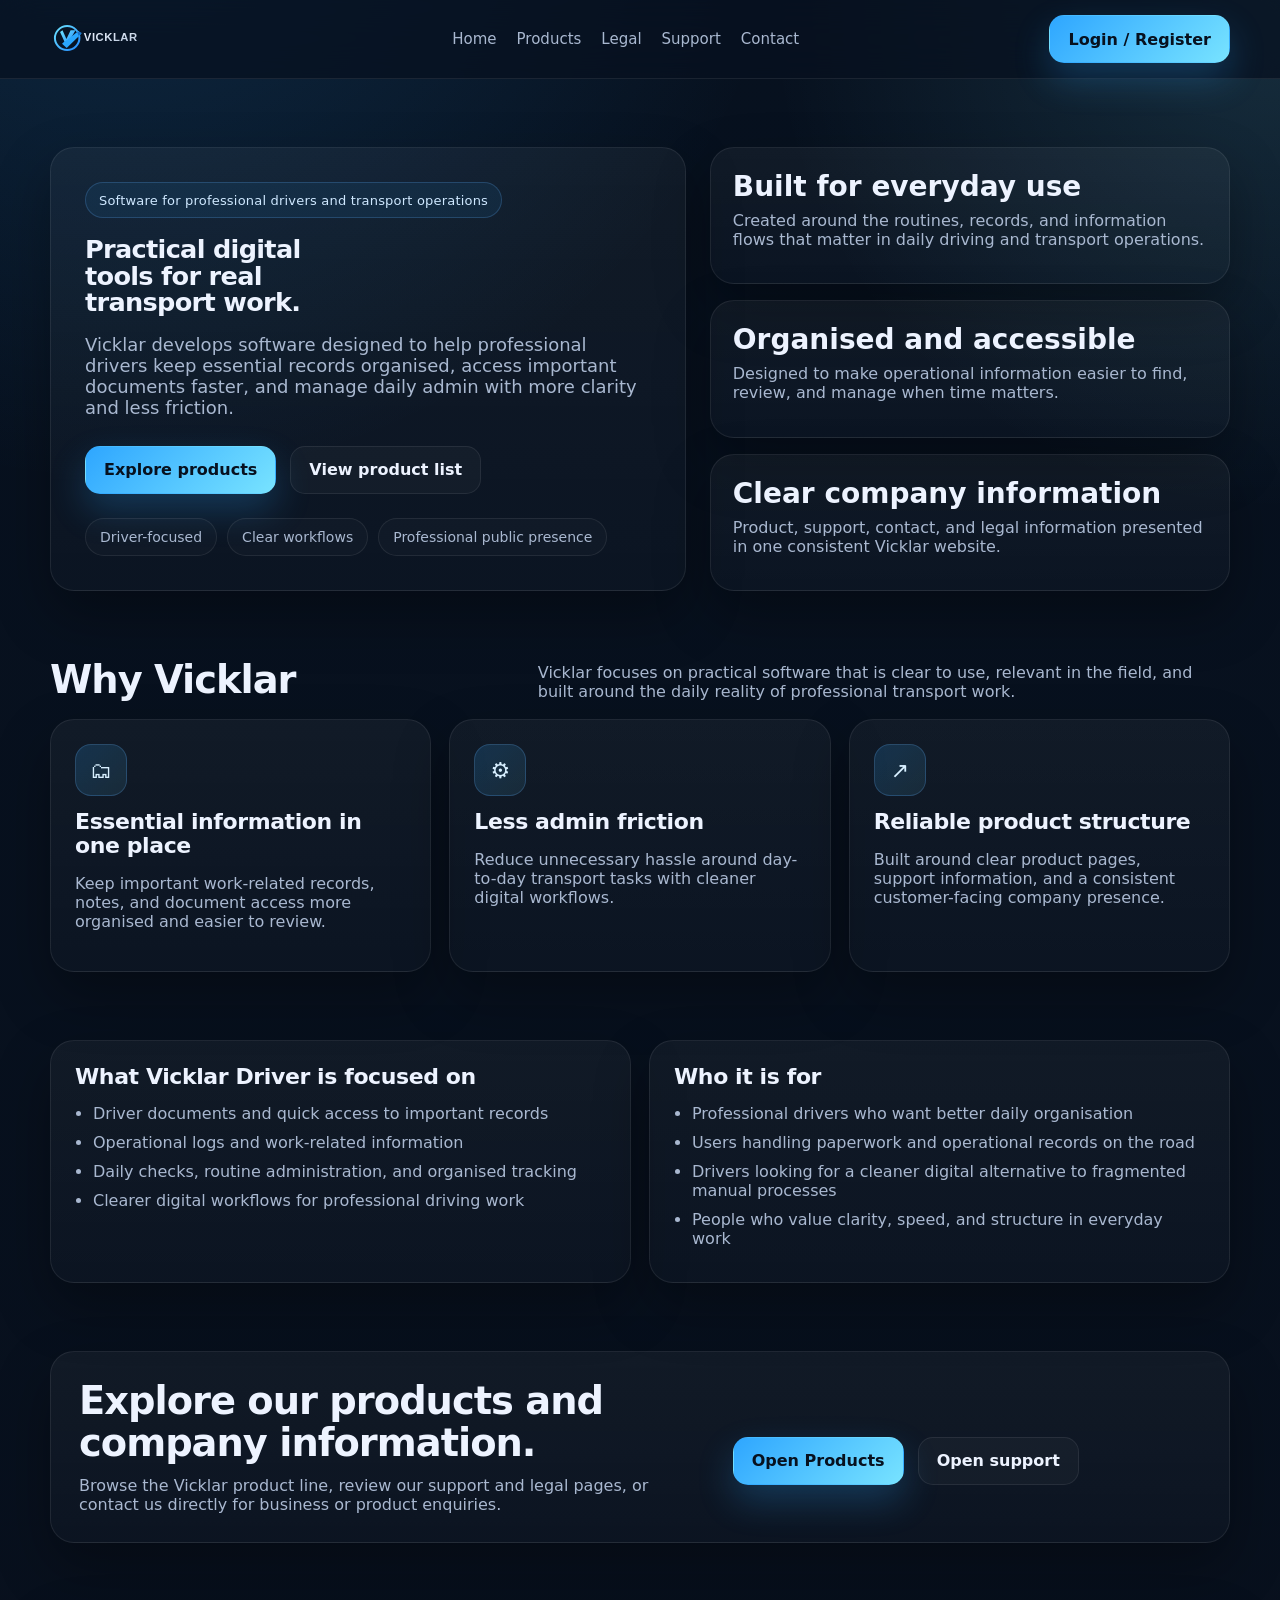
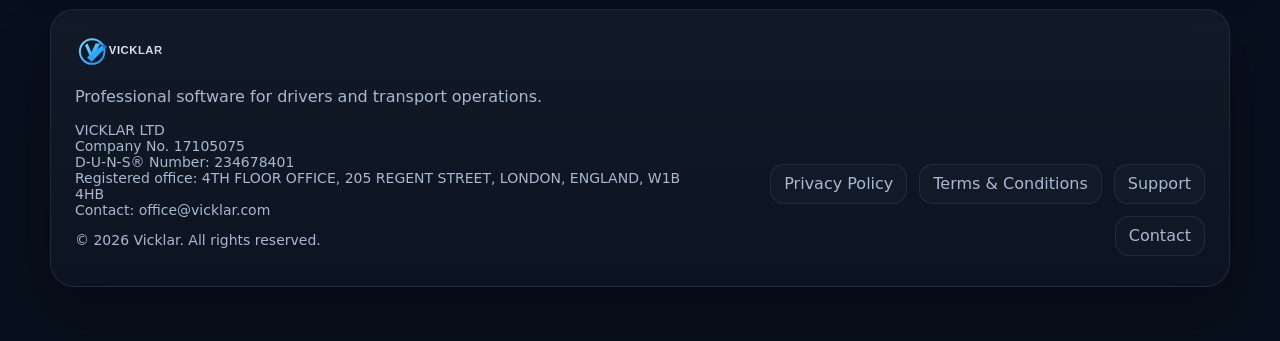
==== index.html @ 22f473e1 "Initial website upload" ====
<!doctype html>
<html lang="en">
<head>
  <meta charset="utf-8" />
  <meta name="viewport" content="width=device-width, initial-scale=1" />
  <title>Vicklar — Software for professional drivers and transport operations</title>
  <meta name="description" content="Vicklar builds practical software for professional drivers, work records, documents, checks, and transport operations." />
  <meta name="theme-color" content="#07111f" />
  <link rel="icon" href="assets/img/favicon.svg" type="image/svg+xml" />
  <link rel="canonical" href="https://www.vicklar.com/" />
  <meta property="og:title" content="Vicklar — Software for professional drivers and transport operations" />
  <meta property="og:description" content="Vicklar builds practical software for professional drivers, work records, documents, checks, and transport operations." />
  <meta property="og:type" content="website" />
  <meta property="og:url" content="https://www.vicklar.com/" />
  <meta property="og:image" content="https://www.vicklar.com/assets/img/og-card.svg" />
  <meta name="twitter:card" content="summary_large_image" />
  <link rel="stylesheet" href="assets/css/style.css" />
</head>
<body>
  
<header class="site-header">
  <div class="wrap site-nav">
    <a class="brand" href="index.html" aria-label="Vicklar home">
      <img src="assets/img/logo-full.svg" alt="Vicklar logo" />
    </a>
    <nav class="nav-links" aria-label="Primary navigation">
      <a href="index.html" aria-current="page">Home</a><a href="products.html">Products</a><a href="privacy-policy.html">Legal</a><a href="support.html">Support</a><a href="contact.html">Contact</a>
    </nav>
    <div class="nav-actions">
      <a class="btn btn-primary" href="account.html">Login / Register</a>
    </div>
    <button class="menu-toggle" data-menu-toggle aria-expanded="false" aria-label="Open menu">☰</button>
  </div>
  <div class="wrap mobile-menu" data-mobile-menu>
    <div class="stack">
      <a class="btn btn-secondary" href="index.html" aria-current="page">Home</a>
      <a class="btn btn-secondary" href="products.html">Products</a>
      <a class="btn btn-secondary" href="privacy-policy.html">Legal</a>
      <a class="btn btn-secondary" href="support.html">Support</a>
      <a class="btn btn-secondary" href="contact.html">Contact</a>
      <a class="btn btn-primary" href="account.html">Login / Register</a>
    </div>
  </div>
</header>

  

<main>
  <section class="hero">
    <div class="wrap hero-grid">
      <div class="hero-card">
        <div class="eyebrow">Software for professional drivers and transport operations</div>
        <h1 class="hero-title">Practical digital tools for real transport work.</h1>
        <p class="lead">
          Vicklar develops software designed to help professional drivers keep essential records organised,
          access important documents faster, and manage daily admin with more clarity and less friction.
        </p>
        <div class="hero-actions">
          <a class="btn btn-primary" href="products.html">Explore products</a>
          <a class="btn btn-secondary" href="products.html">View product list</a>
        </div>
        <div class="badge-row">
          <span class="badge">Driver-focused</span>
          <span class="badge">Clear workflows</span>
          <span class="badge">Professional public presence</span>
        </div>
      </div>
      <aside class="hero-side" aria-label="Key highlights">
        <div class="metric">
          <strong>Built for everyday use</strong>
          <p>Created around the routines, records, and information flows that matter in daily driving and transport operations.</p>
        </div>
        <div class="metric">
          <strong>Organised and accessible</strong>
          <p>Designed to make operational information easier to find, review, and manage when time matters.</p>
        </div>
        <div class="metric">
          <strong>Clear company information</strong>
          <p>Product, support, contact, and legal information presented in one consistent Vicklar website.</p>
        </div>
      </aside>
    </div>
  </section>

  <section class="section">
    <div class="wrap">
      <div class="section-head">
        <div>
          <h2>Why Vicklar</h2>
        </div>
        <p>
          Vicklar focuses on practical software that is clear to use, relevant in the field, and built around the daily reality of professional transport work.
        </p>
      </div>
      <div class="grid-3">
        <article class="feature-card">
          <div class="feature-icon">🗂</div>
          <h3>Essential information in one place</h3>
          <p>Keep important work-related records, notes, and document access more organised and easier to review.</p>
        </article>
        <article class="feature-card">
          <div class="feature-icon">⚙</div>
          <h3>Less admin friction</h3>
          <p>Reduce unnecessary hassle around day-to-day transport tasks with cleaner digital workflows.</p>
        </article>
        <article class="feature-card">
          <div class="feature-icon">↗</div>
          <h3>Reliable product structure</h3>
          <p>Built around clear product pages, support information, and a consistent customer-facing company presence.</p>
        </article>
      </div>
    </div>
  </section>

  <section class="section">
    <div class="wrap grid-2">
      <article class="feature-card">
        <h3>What Vicklar Driver is focused on</h3>
        <ul class="clean-list">
          <li>Driver documents and quick access to important records</li>
          <li>Operational logs and work-related information</li>
          <li>Daily checks, routine administration, and organised tracking</li>
          <li>Clearer digital workflows for professional driving work</li>
        </ul>
      </article>
      <article class="feature-card">
        <h3>Who it is for</h3>
        <ul class="clean-list">
          <li>Professional drivers who want better daily organisation</li>
          <li>Users handling paperwork and operational records on the road</li>
          <li>Drivers looking for a cleaner digital alternative to fragmented manual processes</li>
          <li>People who value clarity, speed, and structure in everyday work</li>
        </ul>
      </article>
    </div>
  </section>

  <section class="section">
    <div class="wrap cta-panel">
      <div>
        <h2>Explore our products and company information.</h2>
        <p>
          Browse the Vicklar product line, review our support and legal pages, or contact us directly for business or product enquiries.
        </p>
      </div>
      <div class="hero-actions">
        <a class="btn btn-primary" href="products.html">Open Products</a>
        <a class="btn btn-secondary" href="support.html">Open support</a>
      </div>
    </div>
  </section>
</main>


  
<footer class="site-footer">
  <div class="wrap panel footer-grid">
    <div>
      <a class="brand" href="index.html" aria-label="Vicklar home">
        <img src="assets/img/logo-full.svg" alt="Vicklar logo" />
      </a>
      <p>Professional software for drivers and transport operations.</p>
      <p class="legal-small">VICKLAR LTD<br>Company No. 17105075<br>D-U-N-S® Number: 234678401<br>Registered office: 4TH FLOOR OFFICE, 205 REGENT STREET, LONDON, ENGLAND, W1B 4HB<br>Contact: <a href="mailto:office@vicklar.com">office@vicklar.com</a></p>
      <p class="legal-small">© <span data-current-year></span> Vicklar. All rights reserved.</p>
    </div>
    <div class="footer-links">
      <a href="privacy-policy.html">Privacy Policy</a>
      <a href="terms-and-conditions.html">Terms &amp; Conditions</a>
      <a href="support.html">Support</a>
      <a href="contact.html">Contact</a>
    </div>
  </div>
</footer>

  <script src="assets/js/site.js"></script>
</body>
</html>
---- assets/css/style.css ----
:root{
  --bg:#07111f;
  --bg-2:#0d1830;
  --panel:#0e1728;
  --panel-2:#131f35;
  --line:rgba(255,255,255,.08);
  --line-2:rgba(102,176,255,.22);
  --text:#edf3ff;
  --muted:#a9b8d0;
  --soft:#8ea2c1;
  --brand:#2ea6ff;
  --brand-2:#78e3ff;
  --ok:#7ce3a4;
  --danger:#ff8b8b;
  --shadow:0 24px 56px rgba(0,0,0,.32);
  --radius:24px;
  --radius-sm:16px;
  --max:1180px;
  --header-h:78px;
}
*{box-sizing:border-box}
html{scroll-behavior:smooth}
body{
  margin:0;
  font-family:Inter, ui-sans-serif, system-ui, -apple-system, "Segoe UI", Roboto, Arial, sans-serif;
  color:var(--text);
  background:
    radial-gradient(circle at 10% -10%, rgba(46,166,255,.18), transparent 28%),
    radial-gradient(circle at 100% 0%, rgba(120,227,255,.14), transparent 22%),
    linear-gradient(180deg, var(--bg) 0%, #08101d 100%);
  min-height:100vh;
}
img{display:block;max-width:100%}
a{color:inherit;text-decoration:none}
button{font:inherit}
code{font-family:ui-monospace, SFMono-Regular, Menlo, Consolas, monospace}
::selection{background:rgba(46,166,255,.28)}
.wrap{width:min(calc(100% - 32px), var(--max)); margin:0 auto}
.site-header{
  position:sticky; top:0; z-index:50; border-bottom:1px solid var(--line);
  background:rgba(7,17,31,.74); backdrop-filter: blur(18px);
}
.site-nav{min-height:var(--header-h); display:flex; align-items:center; justify-content:space-between; gap:24px}
.brand{display:flex; align-items:center; gap:14px; min-width:0}
.brand img{width:152px; height:auto}
.nav-links{display:flex; align-items:center; gap:20px; color:var(--muted); font-size:15px; flex-wrap:wrap}
.nav-links a:hover{color:var(--text)}
.nav-actions{display:flex; align-items:center; gap:12px}
.menu-toggle{
  display:none; align-items:center; justify-content:center; width:44px; height:44px;
  border-radius:14px; border:1px solid var(--line); background:rgba(255,255,255,.03); color:var(--text)
}
.mobile-menu{display:none; padding:0 0 20px}
.mobile-menu.open{display:block}
.mobile-menu .stack{display:grid; gap:12px; padding-top:8px}
.btn{
  display:inline-flex; align-items:center; justify-content:center; gap:10px;
  min-height:48px; padding:0 18px; border-radius:15px; border:1px solid transparent;
  font-weight:700; transition:transform .15s ease, opacity .15s ease, border-color .15s ease;
}
.btn:hover{transform:translateY(-1px)}
.btn-primary{color:#07111f; background:linear-gradient(135deg, var(--brand), var(--brand-2)); box-shadow:0 16px 36px rgba(46,166,255,.24)}
.btn-secondary{color:var(--text); border-color:var(--line); background:rgba(255,255,255,.03)}
.btn-ghost{color:var(--muted); border-color:var(--line); background:transparent}
.hero{padding:68px 0 34px}
.hero-grid{display:grid; grid-template-columns:1.1fr .9fr; gap:24px}
.hero-card,.panel,.legal-card,.feature-card,.metric,.page-card,.cta-panel{
  background:linear-gradient(180deg, rgba(255,255,255,.045), rgba(255,255,255,.02));
  border:1px solid var(--line); border-radius:var(--radius); box-shadow:var(--shadow);
}
.hero-card{position:relative; overflow:hidden; padding:34px}
.eyebrow{
  display:inline-flex; align-items:center; gap:10px; min-height:36px; padding:0 13px;
  border:1px solid var(--line-2); border-radius:999px; color:#cfe8ff; background:rgba(46,166,255,.08);
  font-size:13px; letter-spacing:.2px;
}
h1,h2,h3,h4{margin:0; line-height:1.1}
h1{margin-top:18px; font-size:clamp(42px, 5vw, 64px); letter-spacing:-1.8px; max-width:11ch}
h2{font-size:clamp(30px, 3vw, 42px); letter-spacing:-1px}
h3{font-size:22px; letter-spacing:-.4px}
.lead{max-width:66ch; margin-top:18px; color:var(--muted); font-size:18px}
.hero-actions{display:flex; flex-wrap:wrap; gap:14px; margin-top:28px}
.badge-row{display:flex; flex-wrap:wrap; gap:10px; margin-top:24px}
.badge{
  min-height:38px; display:inline-flex; align-items:center; padding:0 14px; border-radius:999px;
  border:1px solid var(--line); color:var(--muted); background:rgba(255,255,255,.02); font-size:14px;
}
.hero-side{display:grid; gap:16px}
.metric{padding:22px}
.metric strong{display:block; font-size:28px; margin-bottom:8px}
.metric p{margin:0; color:var(--muted)}
.section{padding:34px 0}
.section-head{display:flex; justify-content:space-between; align-items:end; gap:24px; margin-bottom:18px}
.section-head p{margin:0; max-width:68ch; color:var(--muted)}
.grid-3{display:grid; grid-template-columns:repeat(3,1fr); gap:18px}
.grid-2{display:grid; grid-template-columns:repeat(2,1fr); gap:18px}
.feature-card,.legal-card,.page-card{padding:24px}
.feature-card p,.legal-card p,.page-card p,.feature-card li,.legal-card li,.page-card li{color:var(--muted)}
.feature-icon{
  width:52px; height:52px; display:grid; place-items:center; margin-bottom:14px;
  border-radius:16px; background:linear-gradient(135deg, rgba(46,166,255,.18), rgba(120,227,255,.09));
  border:1px solid var(--line-2); color:#d7efff; font-size:22px;
}
.clean-list{margin:14px 0 0; padding-left:18px}
.clean-list li{margin:10px 0}
.timeline{display:grid; gap:14px}
.timeline-item{
  padding:18px 18px 18px 20px; border-left:3px solid rgba(46,166,255,.5); border-radius:14px;
  background:rgba(255,255,255,.02); border-top:1px solid var(--line); border-right:1px solid var(--line); border-bottom:1px solid var(--line);
}
.timeline-item strong{display:block; margin-bottom:6px}
.cta-panel{padding:28px; display:grid; grid-template-columns:1.15fr .85fr; gap:20px; align-items:center}
.cta-panel p{color:var(--muted); margin:12px 0 0}
.site-footer{padding:32px 0 54px}
.footer-grid{display:grid; grid-template-columns:1.1fr .9fr; gap:18px; padding:24px}
.footer-grid p, .footer-grid li{color:var(--muted)}
.footer-links{display:flex; flex-wrap:wrap; gap:12px; justify-content:flex-end; align-content:flex-end; align-self:end; padding-bottom:6px}
.footer-links a{
  min-height:40px; padding:0 13px; display:inline-flex; align-items:center; border-radius:14px;
  border:1px solid var(--line); background:rgba(255,255,255,.02); color:var(--muted)
}
.footer-links a:hover{color:var(--text)}
.legal-small{font-size:14px}
.page-hero{padding:56px 0 22px}
.page-card{padding:32px}
.page-card h1{max-width:none; font-size:clamp(36px, 4vw, 54px)}
.page-card .meta{margin-top:12px; color:var(--soft); font-size:14px}
.content-stack{display:grid; gap:18px}
.content-stack section{padding-top:6px}
.content-stack h2{font-size:28px; margin-bottom:12px}
.content-stack h3{font-size:20px; margin:18px 0 10px}
.content-stack p,.content-stack li{color:var(--muted)}
.content-stack ul,.content-stack ol{padding-left:20px}
.content-stack li{margin:8px 0}
.notice{
  padding:16px 18px; border-radius:16px; border:1px solid rgba(124,227,164,.24);
  background:rgba(124,227,164,.08); color:#d7ffe7;
}
.notice.alt{
  border-color:rgba(46,166,255,.28); background:rgba(46,166,255,.08); color:#d7efff;
}
.callout{padding:16px 18px; border-radius:16px; border:1px solid rgba(255,255,255,.08); background:rgba(255,255,255,.02)}
.kv{display:grid; grid-template-columns:220px 1fr; gap:14px}
.kv div{padding:12px 0; border-bottom:1px solid var(--line)}
.muted{color:var(--muted)}
.soft{color:var(--soft)}
.center{text-align:center}
.notfound{min-height:70vh; display:grid; place-items:center; padding:40px 0}
.notfound-card{width:min(100%, 680px); padding:34px; text-align:center}
.hr{height:1px; background:var(--line); margin:18px 0}
@media (max-width:1020px){
  .hero-grid,.grid-3,.grid-2,.cta-panel,.footer-grid{grid-template-columns:1fr}
  .section-head{flex-direction:column; align-items:flex-start}
  .footer-links{justify-content:flex-start}
}
@media (max-width:860px){
  .nav-links,.nav-actions .btn{display:none}
  .menu-toggle{display:inline-flex}
  .brand img{width:132px}
  .hero-card,.feature-card,.legal-card,.page-card,.metric{padding:22px}
  .cta-panel{padding:22px}
  .kv{grid-template-columns:1fr}
}

.hero-title{font-size:clamp(18px, 2vw, 28px); letter-spacing:-.7px; max-width:13ch; line-height:1.04}
.auth-form{display:grid; gap:14px; margin-top:18px}
.auth-form label{display:grid; gap:8px}
.auth-form span{color:var(--muted); font-size:14px}
.auth-form input{
  min-height:48px; width:100%; border-radius:14px; border:1px solid var(--line);
  background:rgba(255,255,255,.03); color:var(--text); padding:0 14px; outline:none;
}
.auth-form input:focus{border-color:rgba(46,166,255,.5); box-shadow:0 0 0 4px rgba(46,166,255,.08)}
.account-grid{display:grid; grid-template-columns:repeat(2,1fr); gap:18px}
.auth-card h2{font-size:28px}
.portal-app-card{display:grid; gap:18px}
.portal-app-head{display:flex; justify-content:space-between; gap:18px; align-items:flex-start}
.portal-meta-grid{display:grid; grid-template-columns:repeat(2,1fr); gap:14px}
.portal-meta-grid > div{padding:16px; border-radius:16px; border:1px solid var(--line); background:rgba(255,255,255,.02)}
.meta-label{display:block; color:var(--soft); font-size:13px; margin-bottom:8px; text-transform:uppercase; letter-spacing:.08em}
.status-pill{display:inline-flex; align-items:center; min-height:34px; padding:0 12px; border-radius:999px; color:#dff8e8; background:rgba(124,227,164,.12); border:1px solid rgba(124,227,164,.22); font-size:13px; font-weight:700}
.soft-pill{color:#d7efff; background:rgba(46,166,255,.08); border-color:rgba(46,166,255,.18)}
.device-table-wrap{overflow:auto; margin-top:18px}
.device-table{width:100%; border-collapse:collapse}
.device-table th,.device-table td{padding:14px 12px; border-bottom:1px solid var(--line); text-align:left}
.device-table th{color:var(--soft); font-size:13px; text-transform:uppercase; letter-spacing:.08em}
.device-table td{color:var(--muted)}
.portal-note{margin-top:16px}
@media (max-width:1020px){
  .account-grid,.portal-meta-grid{grid-template-columns:1fr}
}

.compact{font-size:17px; max-width:60ch}
.product-card-large{display:grid; gap:22px}
.product-card-head{display:flex; justify-content:space-between; gap:20px; align-items:flex-start}
.product-actions{display:flex; align-items:flex-start}
.product-preview-shell{min-height:220px; border-radius:20px; border:1px dashed rgba(102,176,255,.28); background:linear-gradient(180deg, rgba(255,255,255,.03), rgba(255,255,255,.015)); display:grid; align-content:center; justify-items:start; gap:10px; padding:24px}
.product-preview-label{display:inline-flex; align-items:center; min-height:34px; padding:0 12px; border-radius:999px; border:1px solid var(--line-2); color:#cfe8ff; background:rgba(46,166,255,.08); font-size:13px; font-weight:700}
@media (max-width:860px){.product-card-head{flex-direction:column}.product-actions{width:100%}.product-actions .btn{width:100%}}
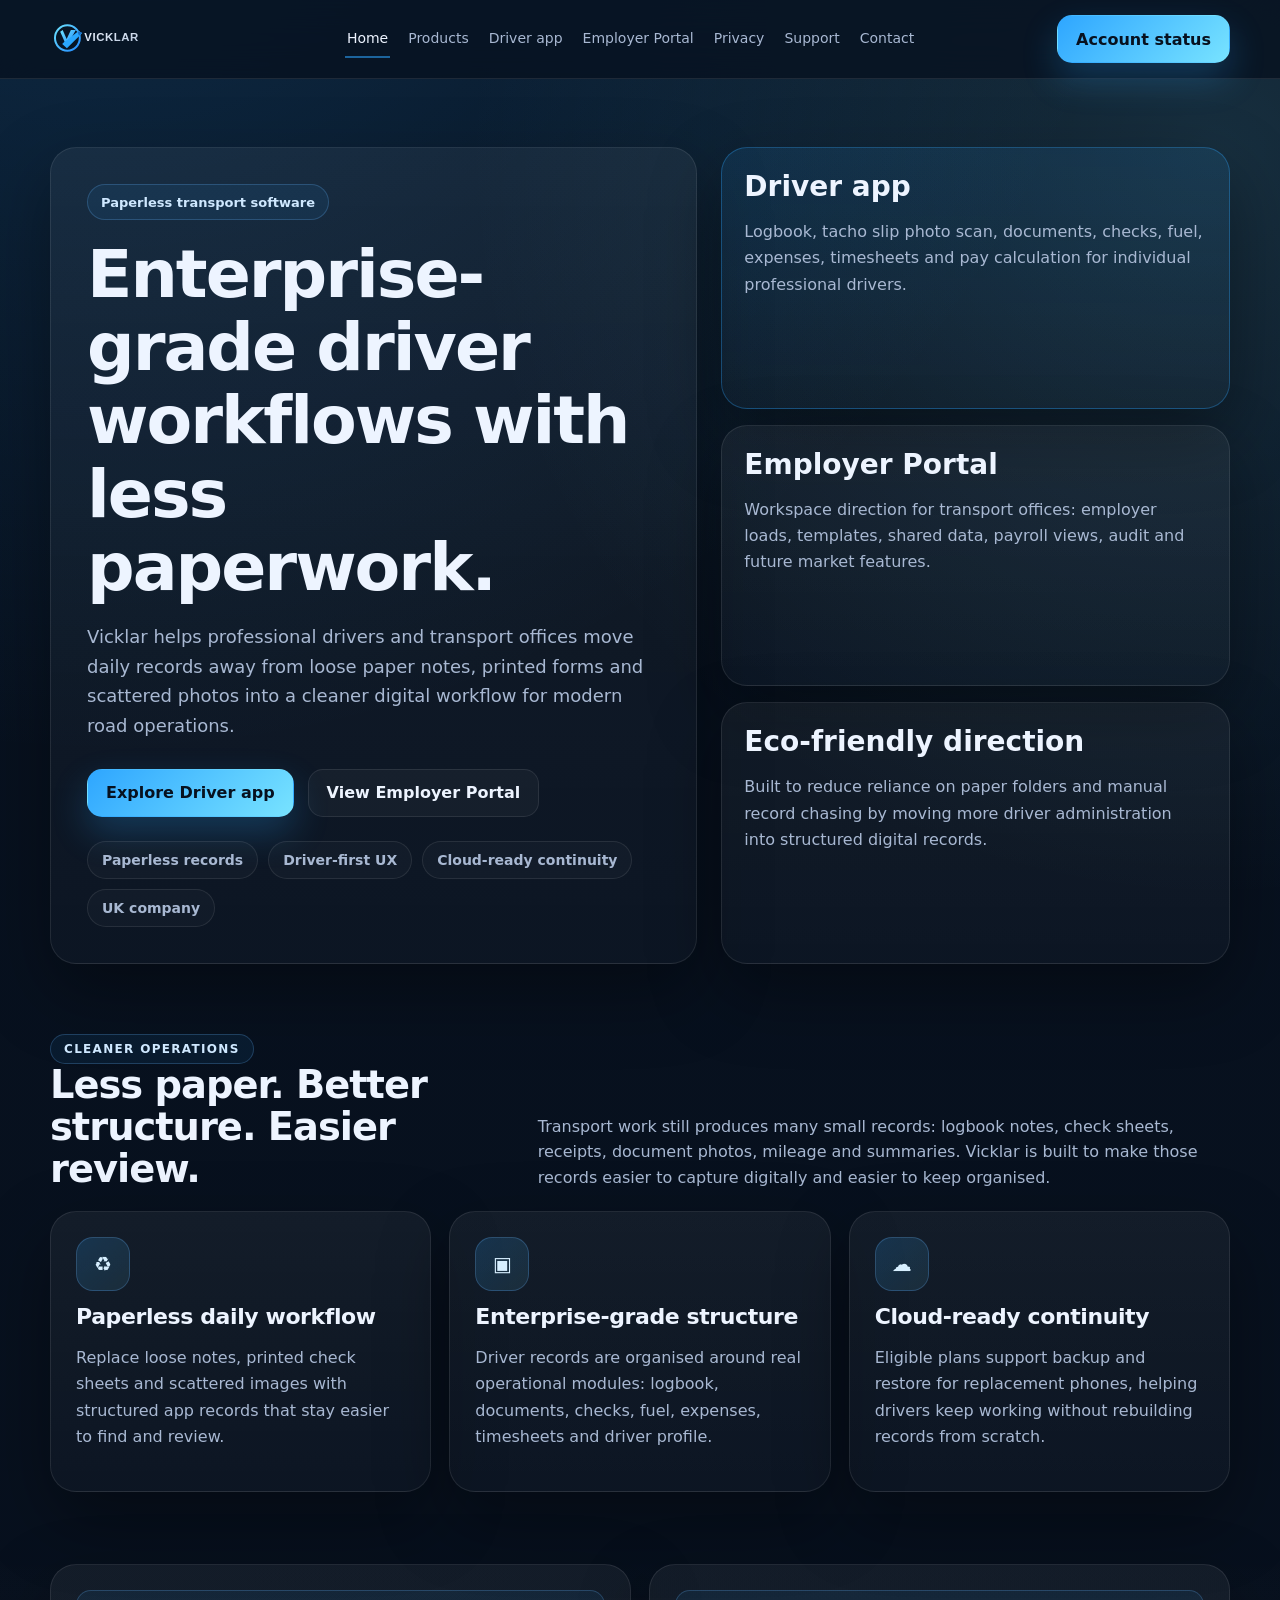
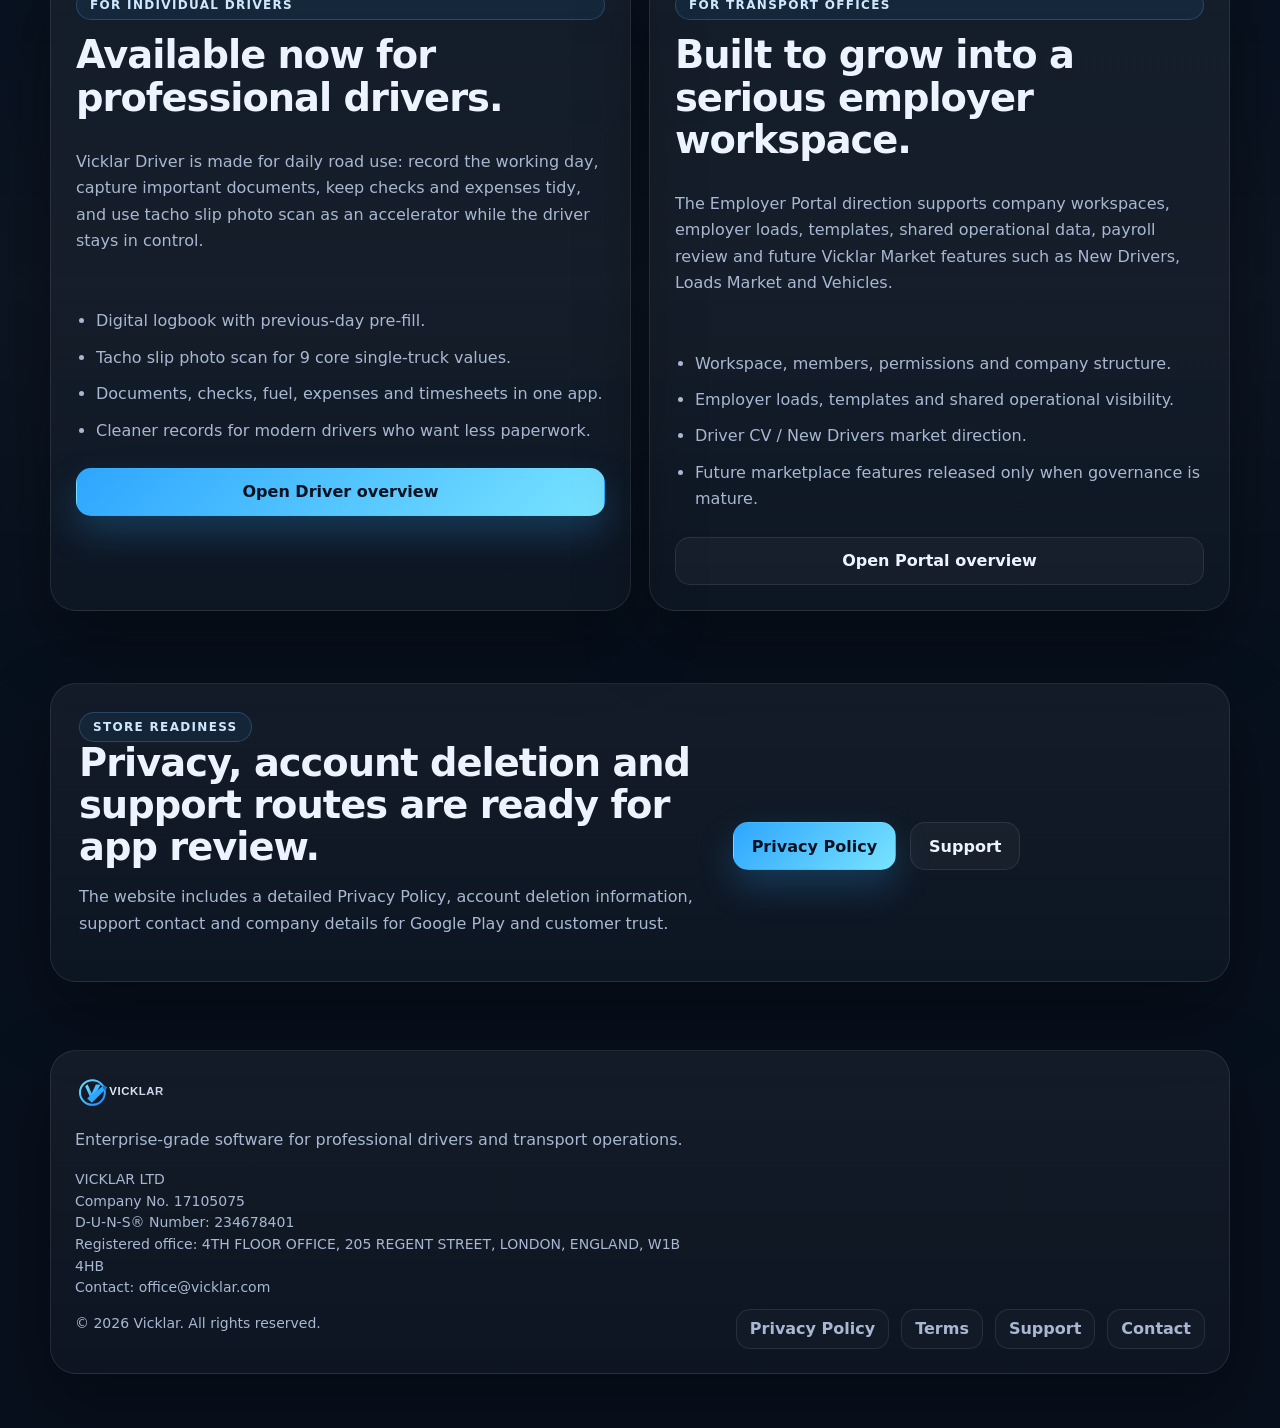
==== commit 174a1a24: "Add files via upload" ====
--- a/index.html
+++ b/index.html
@@ -1,177 +1,8 @@
 <!doctype html>
-<html lang="en">
-<head>
-  <meta charset="utf-8" />
-  <meta name="viewport" content="width=device-width, initial-scale=1" />
-  <title>Vicklar — Software for professional drivers and transport operations</title>
-  <meta name="description" content="Vicklar builds practical software for professional drivers, work records, documents, checks, and transport operations." />
-  <meta name="theme-color" content="#07111f" />
-  <link rel="icon" href="assets/img/favicon.svg" type="image/svg+xml" />
-  <link rel="canonical" href="https://www.vicklar.com/" />
-  <meta property="og:title" content="Vicklar — Software for professional drivers and transport operations" />
-  <meta property="og:description" content="Vicklar builds practical software for professional drivers, work records, documents, checks, and transport operations." />
-  <meta property="og:type" content="website" />
-  <meta property="og:url" content="https://www.vicklar.com/" />
-  <meta property="og:image" content="https://www.vicklar.com/assets/img/og-card.svg" />
-  <meta name="twitter:card" content="summary_large_image" />
-  <link rel="stylesheet" href="assets/css/style.css" />
-</head>
-<body>
-  
-<header class="site-header">
-  <div class="wrap site-nav">
-    <a class="brand" href="index.html" aria-label="Vicklar home">
-      <img src="assets/img/logo-full.svg" alt="Vicklar logo" />
-    </a>
-    <nav class="nav-links" aria-label="Primary navigation">
-      <a href="index.html" aria-current="page">Home</a><a href="products.html">Products</a><a href="privacy-policy.html">Legal</a><a href="support.html">Support</a><a href="contact.html">Contact</a>
-    </nav>
-    <div class="nav-actions">
-      <a class="btn btn-primary" href="account.html">Login / Register</a>
-    </div>
-    <button class="menu-toggle" data-menu-toggle aria-expanded="false" aria-label="Open menu">☰</button>
-  </div>
-  <div class="wrap mobile-menu" data-mobile-menu>
-    <div class="stack">
-      <a class="btn btn-secondary" href="index.html" aria-current="page">Home</a>
-      <a class="btn btn-secondary" href="products.html">Products</a>
-      <a class="btn btn-secondary" href="privacy-policy.html">Legal</a>
-      <a class="btn btn-secondary" href="support.html">Support</a>
-      <a class="btn btn-secondary" href="contact.html">Contact</a>
-      <a class="btn btn-primary" href="account.html">Login / Register</a>
-    </div>
-  </div>
-</header>
-
-  
-
-<main>
-  <section class="hero">
-    <div class="wrap hero-grid">
-      <div class="hero-card">
-        <div class="eyebrow">Software for professional drivers and transport operations</div>
-        <h1 class="hero-title">Practical digital tools for real transport work.</h1>
-        <p class="lead">
-          Vicklar develops software designed to help professional drivers keep essential records organised,
-          access important documents faster, and manage daily admin with more clarity and less friction.
-        </p>
-        <div class="hero-actions">
-          <a class="btn btn-primary" href="products.html">Explore products</a>
-          <a class="btn btn-secondary" href="products.html">View product list</a>
-        </div>
-        <div class="badge-row">
-          <span class="badge">Driver-focused</span>
-          <span class="badge">Clear workflows</span>
-          <span class="badge">Professional public presence</span>
-        </div>
-      </div>
-      <aside class="hero-side" aria-label="Key highlights">
-        <div class="metric">
-          <strong>Built for everyday use</strong>
-          <p>Created around the routines, records, and information flows that matter in daily driving and transport operations.</p>
-        </div>
-        <div class="metric">
-          <strong>Organised and accessible</strong>
-          <p>Designed to make operational information easier to find, review, and manage when time matters.</p>
-        </div>
-        <div class="metric">
-          <strong>Clear company information</strong>
-          <p>Product, support, contact, and legal information presented in one consistent Vicklar website.</p>
-        </div>
-      </aside>
-    </div>
-  </section>
-
-  <section class="section">
-    <div class="wrap">
-      <div class="section-head">
-        <div>
-          <h2>Why Vicklar</h2>
-        </div>
-        <p>
-          Vicklar focuses on practical software that is clear to use, relevant in the field, and built around the daily reality of professional transport work.
-        </p>
-      </div>
-      <div class="grid-3">
-        <article class="feature-card">
-          <div class="feature-icon">🗂</div>
-          <h3>Essential information in one place</h3>
-          <p>Keep important work-related records, notes, and document access more organised and easier to review.</p>
-        </article>
-        <article class="feature-card">
-          <div class="feature-icon">⚙</div>
-          <h3>Less admin friction</h3>
-          <p>Reduce unnecessary hassle around day-to-day transport tasks with cleaner digital workflows.</p>
-        </article>
-        <article class="feature-card">
-          <div class="feature-icon">↗</div>
-          <h3>Reliable product structure</h3>
-          <p>Built around clear product pages, support information, and a consistent customer-facing company presence.</p>
-        </article>
-      </div>
-    </div>
-  </section>
-
-  <section class="section">
-    <div class="wrap grid-2">
-      <article class="feature-card">
-        <h3>What Vicklar Driver is focused on</h3>
-        <ul class="clean-list">
-          <li>Driver documents and quick access to important records</li>
-          <li>Operational logs and work-related information</li>
-          <li>Daily checks, routine administration, and organised tracking</li>
-          <li>Clearer digital workflows for professional driving work</li>
-        </ul>
-      </article>
-      <article class="feature-card">
-        <h3>Who it is for</h3>
-        <ul class="clean-list">
-          <li>Professional drivers who want better daily organisation</li>
-          <li>Users handling paperwork and operational records on the road</li>
-          <li>Drivers looking for a cleaner digital alternative to fragmented manual processes</li>
-          <li>People who value clarity, speed, and structure in everyday work</li>
-        </ul>
-      </article>
-    </div>
-  </section>
-
-  <section class="section">
-    <div class="wrap cta-panel">
-      <div>
-        <h2>Explore our products and company information.</h2>
-        <p>
-          Browse the Vicklar product line, review our support and legal pages, or contact us directly for business or product enquiries.
-        </p>
-      </div>
-      <div class="hero-actions">
-        <a class="btn btn-primary" href="products.html">Open Products</a>
-        <a class="btn btn-secondary" href="support.html">Open support</a>
-      </div>
-    </div>
-  </section>
-</main>
-
-
-  
-<footer class="site-footer">
-  <div class="wrap panel footer-grid">
-    <div>
-      <a class="brand" href="index.html" aria-label="Vicklar home">
-        <img src="assets/img/logo-full.svg" alt="Vicklar logo" />
-      </a>
-      <p>Professional software for drivers and transport operations.</p>
-      <p class="legal-small">VICKLAR LTD<br>Company No. 17105075<br>D-U-N-S® Number: 234678401<br>Registered office: 4TH FLOOR OFFICE, 205 REGENT STREET, LONDON, ENGLAND, W1B 4HB<br>Contact: <a href="mailto:office@vicklar.com">office@vicklar.com</a></p>
-      <p class="legal-small">© <span data-current-year></span> Vicklar. All rights reserved.</p>
-    </div>
-    <div class="footer-links">
-      <a href="privacy-policy.html">Privacy Policy</a>
-      <a href="terms-and-conditions.html">Terms &amp; Conditions</a>
-      <a href="support.html">Support</a>
-      <a href="contact.html">Contact</a>
-    </div>
-  </div>
-</footer>
-
-  <script src="assets/js/site.js"></script>
-</body>
-</html>
+<html lang="en"><head><meta charset="utf-8"><meta name="viewport" content="width=device-width, initial-scale=1">
+<title>Vicklar — Driver app and employer portal for transport operations</title><meta name="description" content="Vicklar builds paperless transport software for professional drivers and employer workspaces: digital records, driver app, employer portal, cloud backup and modern transport operations."><meta name="theme-color" content="#07111f">
+<link rel="icon" href="assets/img/favicon.svg" type="image/svg+xml"><link rel="canonical" href="https://www.vicklar.com/">
+<meta property="og:title" content="Vicklar — Driver app and employer portal for transport operations"><meta property="og:description" content="Vicklar builds paperless transport software for professional drivers and employer workspaces: digital records, driver app, employer portal, cloud backup and modern transport operations."><meta property="og:type" content="website"><meta property="og:url" content="https://www.vicklar.com/"><meta property="og:image" content="https://www.vicklar.com/assets/img/og-card.svg"><meta name="twitter:card" content="summary_large_image"><link rel="stylesheet" href="assets/css/style.css"></head><body>
+<header class="site-header"><div class="wrap site-nav"><a class="brand" href="index.html" aria-label="Vicklar home"><img src="assets/img/logo-full.svg" alt="Vicklar logo"></a><nav class="nav-links" aria-label="Primary navigation"><a href="index.html" aria-current="page">Home</a><a href="products.html" >Products</a><a href="vicklar-driver.html" >Driver app</a><a href="employer-portal.html" >Employer Portal</a><a href="privacy-policy.html" >Privacy</a><a href="support.html" >Support</a><a href="contact.html" >Contact</a></nav><div class="nav-actions"><a class="btn btn-primary" href="account.html">Account status</a></div><button class="menu-toggle" data-menu-toggle aria-expanded="false" aria-label="Open menu">☰</button></div><div class="wrap mobile-menu" data-mobile-menu><div class="stack"><a class="btn btn-secondary" href="index.html" aria-current="page">Home</a><a class="btn btn-secondary" href="products.html" >Products</a><a class="btn btn-secondary" href="vicklar-driver.html" >Driver app</a><a class="btn btn-secondary" href="employer-portal.html" >Employer Portal</a><a class="btn btn-secondary" href="privacy-policy.html" >Privacy</a><a class="btn btn-secondary" href="support.html" >Support</a><a class="btn btn-secondary" href="contact.html" >Contact</a><a class="btn btn-primary" href="account.html">Account status</a></div></div></header>
+<main><section class="hero"><div class="wrap hero-grid"><div class="hero-card hero-card-large"><div class="eyebrow">Paperless transport software</div><h1>Enterprise-grade driver workflows with less paperwork.</h1><p class="lead">Vicklar helps professional drivers and transport offices move daily records away from loose paper notes, printed forms and scattered photos into a cleaner digital workflow for modern road operations.</p><div class="hero-actions"><a class="btn btn-primary" href="vicklar-driver.html">Explore Driver app</a><a class="btn btn-secondary" href="employer-portal.html">View Employer Portal</a></div><div class="badge-row"><span class="badge">Paperless records</span><span class="badge">Driver-first UX</span><span class="badge">Cloud-ready continuity</span><span class="badge">UK company</span></div></div><aside class="hero-side"><div class="metric metric-accent"><strong>Driver app</strong><p>Logbook, tacho slip photo scan, documents, checks, fuel, expenses, timesheets and pay calculation for individual professional drivers.</p></div><div class="metric"><strong>Employer Portal</strong><p>Workspace direction for transport offices: employer loads, templates, shared data, payroll views, audit and future market features.</p></div><div class="metric"><strong>Eco-friendly direction</strong><p>Built to reduce reliance on paper folders and manual record chasing by moving more driver administration into structured digital records.</p></div></aside></div></section><section class="section"><div class="wrap section-head"><div><span class="section-kicker">Cleaner operations</span><h2>Less paper. Better structure. Easier review.</h2></div><p>Transport work still produces many small records: logbook notes, check sheets, receipts, document photos, mileage and summaries. Vicklar is built to make those records easier to capture digitally and easier to keep organised.</p></div><div class="wrap grid-3"><article class="feature-card"><div class="feature-icon">♻</div><h3>Paperless daily workflow</h3><p>Replace loose notes, printed check sheets and scattered images with structured app records that stay easier to find and review.</p></article><article class="feature-card"><div class="feature-icon">▣</div><h3>Enterprise-grade structure</h3><p>Driver records are organised around real operational modules: logbook, documents, checks, fuel, expenses, timesheets and driver profile.</p></article><article class="feature-card"><div class="feature-icon">☁</div><h3>Cloud-ready continuity</h3><p>Eligible plans support backup and restore for replacement phones, helping drivers keep working without rebuilding records from scratch.</p></article></div></section><section class="section section-alt"><div class="wrap grid-2"><article class="feature-card feature-card-tall"><span class="section-kicker">For individual drivers</span><h2>Available now for professional drivers.</h2><p>Vicklar Driver is made for daily road use: record the working day, capture important documents, keep checks and expenses tidy, and use tacho slip photo scan as an accelerator while the driver stays in control.</p><ul class="check-list"><li>Digital logbook with previous-day pre-fill.</li><li>Tacho slip photo scan for 9 core single-truck values.</li><li>Documents, checks, fuel, expenses and timesheets in one app.</li><li>Cleaner records for modern drivers who want less paperwork.</li></ul><a class="btn btn-primary" href="vicklar-driver.html">Open Driver overview</a></article><article class="feature-card feature-card-tall"><span class="section-kicker">For transport offices</span><h2>Built to grow into a serious employer workspace.</h2><p>The Employer Portal direction supports company workspaces, employer loads, templates, shared operational data, payroll review and future Vicklar Market features such as New Drivers, Loads Market and Vehicles.</p><ul class="check-list"><li>Workspace, members, permissions and company structure.</li><li>Employer loads, templates and shared operational visibility.</li><li>Driver CV / New Drivers market direction.</li><li>Future marketplace features released only when governance is mature.</li></ul><a class="btn btn-secondary" href="employer-portal.html">Open Portal overview</a></article></div></section><section class="section"><div class="wrap cta-panel"><div><span class="section-kicker">Store readiness</span><h2>Privacy, account deletion and support routes are ready for app review.</h2><p>The website includes a detailed Privacy Policy, account deletion information, support contact and company details for Google Play and customer trust.</p></div><div class="hero-actions"><a class="btn btn-primary" href="privacy-policy.html">Privacy Policy</a><a class="btn btn-secondary" href="support.html">Support</a></div></div></section></main>
+<footer class="site-footer"><div class="wrap panel footer-grid"><div><a class="brand" href="index.html"><img src="assets/img/logo-full.svg" alt="Vicklar logo"></a><p>Enterprise-grade software for professional drivers and transport operations.</p><p class="legal-small">VICKLAR LTD<br>Company No. 17105075<br>D-U-N-S® Number: 234678401<br>Registered office: 4TH FLOOR OFFICE, 205 REGENT STREET, LONDON, ENGLAND, W1B 4HB<br>Contact: <a href="mailto:office@vicklar.com">office@vicklar.com</a></p><p class="legal-small">© <span data-current-year></span> Vicklar. All rights reserved.</p></div><div class="footer-links"><a href="privacy-policy.html">Privacy Policy</a><a href="terms-and-conditions.html">Terms</a><a href="support.html">Support</a><a href="contact.html">Contact</a></div></div></footer><script src="assets/js/site.js"></script></body></html>
--- a/assets/css/style.css
+++ b/assets/css/style.css
@@ -1,200 +1,7 @@
+:root{--bg:#07111f;--panel:#0f1a2d;--line:rgba(255,255,255,.09);--line2:rgba(105,181,255,.24);--text:#edf4ff;--muted:#a8b8d2;--soft:#8ba0bf;--brand:#2ea6ff;--brand2:#78e3ff;--ok:#7ce3a4;--shadow:0 28px 70px rgba(0,0,0,.35);--radius:26px;--max:1180px}*{box-sizing:border-box}html{scroll-behavior:smooth}body{margin:0;font-family:Inter,ui-sans-serif,system-ui,-apple-system,"Segoe UI",Roboto,Arial,sans-serif;color:var(--text);background:radial-gradient(circle at 8% -10%,rgba(46,166,255,.20),transparent 30%),radial-gradient(circle at 95% 5%,rgba(120,227,255,.14),transparent 24%),linear-gradient(180deg,var(--bg),#08101d 100%);min-height:100vh}img{display:block;max-width:100%}a{color:inherit;text-decoration:none}.wrap{width:min(calc(100% - 32px),var(--max));margin:0 auto}.site-header{position:sticky;top:0;z-index:50;border-bottom:1px solid var(--line);background:rgba(7,17,31,.78);backdrop-filter:blur(18px)}.site-nav{min-height:78px;display:flex;align-items:center;justify-content:space-between;gap:18px}.brand img{width:154px}.nav-links{display:flex;gap:16px;color:var(--muted);font-size:14px;flex-wrap:wrap}.nav-links a{padding:10px 2px;border-bottom:2px solid transparent}.nav-links a:hover,.nav-links a[aria-current="page"]{color:var(--text);border-color:rgba(46,166,255,.55)}.menu-toggle{display:none;width:44px;height:44px;border-radius:14px;border:1px solid var(--line);background:rgba(255,255,255,.03);color:var(--text)}.mobile-menu{display:none;padding:0 0 20px}.mobile-menu.open{display:block}.mobile-menu .stack{display:grid;gap:12px;padding-top:8px}.btn{display:inline-flex;align-items:center;justify-content:center;gap:10px;min-height:48px;padding:0 18px;border-radius:15px;border:1px solid transparent;font-weight:800}.btn:hover{transform:translateY(-1px)}.btn-primary{color:#07111f;background:linear-gradient(135deg,var(--brand),var(--brand2));box-shadow:0 16px 36px rgba(46,166,255,.24)}.btn-secondary{color:var(--text);border-color:var(--line);background:rgba(255,255,255,.035)}.hero{padding:68px 0 34px}.hero-grid{display:grid;grid-template-columns:1.12fr .88fr;gap:24px}.hero-card,.panel,.feature-card,.metric,.page-card,.cta-panel{background:linear-gradient(180deg,rgba(255,255,255,.052),rgba(255,255,255,.022));border:1px solid var(--line);border-radius:var(--radius);box-shadow:var(--shadow)}.hero-card{padding:36px}.eyebrow,.section-kicker{display:inline-flex;align-items:center;min-height:36px;padding:0 13px;border:1px solid var(--line2);border-radius:999px;color:#cfe8ff;background:rgba(46,166,255,.08);font-size:13px;font-weight:800}.section-kicker{min-height:30px;font-size:12px;text-transform:uppercase;letter-spacing:.11em}h1,h2,h3{margin:0;line-height:1.1}h1{margin-top:18px;font-size:clamp(42px,5.2vw,70px);letter-spacing:-2px;max-width:12ch}h2{font-size:clamp(30px,3vw,44px);letter-spacing:-1px}h3{font-size:22px;letter-spacing:-.4px}.lead{max-width:72ch;margin-top:18px;color:var(--muted);font-size:18px;line-height:1.65}.hero-actions{display:flex;flex-wrap:wrap;gap:14px;margin-top:28px}.badge-row{display:flex;flex-wrap:wrap;gap:10px;margin-top:24px}.badge{min-height:38px;display:inline-flex;align-items:center;padding:0 14px;border-radius:999px;border:1px solid var(--line);color:var(--muted);background:rgba(255,255,255,.025);font-size:14px;font-weight:700}.hero-side{display:grid;gap:16px}.metric{padding:22px}.metric-accent{border-color:rgba(46,166,255,.32);background:linear-gradient(180deg,rgba(46,166,255,.10),rgba(255,255,255,.02))}.metric strong{display:block;font-size:28px;margin-bottom:8px}.metric p,.feature-card p,.page-card p,.feature-card li,.page-card li,.cta-panel p{color:var(--muted);line-height:1.65}.section{padding:36px 0}.section-alt{background:linear-gradient(180deg,transparent,rgba(255,255,255,.018),transparent)}.section-head{display:flex;justify-content:space-between;align-items:end;gap:24px;margin-bottom:20px}.section-head p{margin:0;max-width:68ch;color:var(--muted);line-height:1.6}.grid-3{display:grid;grid-template-columns:repeat(3,1fr);gap:18px}.grid-2{display:grid;grid-template-columns:repeat(2,1fr);gap:18px}.product-grid{display:grid;gap:18px}.feature-card,.page-card{padding:25px}.feature-card-tall{display:grid;gap:14px;align-content:start}.feature-icon{width:54px;height:54px;display:grid;place-items:center;margin-bottom:14px;border-radius:17px;background:linear-gradient(135deg,rgba(46,166,255,.18),rgba(120,227,255,.09));border:1px solid var(--line2);color:#d7efff;font-size:20px;font-weight:900}.check-list,.clean-list{margin:14px 0 0;padding-left:20px}.check-list li,.clean-list li{margin:10px 0}.feature-row{display:flex;flex-wrap:wrap;gap:10px}.feature-row span{display:inline-flex;align-items:center;min-height:34px;padding:0 12px;border-radius:999px;border:1px solid var(--line);color:var(--muted);font-size:13px;background:rgba(255,255,255,.022)}.cta-panel{padding:28px;display:grid;grid-template-columns:1.15fr .85fr;gap:20px;align-items:center}.site-footer{padding:32px 0 54px}.footer-grid{display:grid;grid-template-columns:1.1fr .9fr;gap:18px;padding:24px}.footer-grid p{color:var(--muted);line-height:1.55}.footer-links{display:flex;flex-wrap:wrap;gap:12px;justify-content:flex-end;align-content:flex-end;align-self:end}.footer-links a{min-height:40px;padding:0 13px;display:inline-flex;align-items:center;border-radius:14px;border:1px solid var(--line);background:rgba(255,255,255,.02);color:var(--muted);font-weight:700}.legal-small{font-size:14px}.page-hero{padding:56px 0 22px}.page-card h1{max-width:none;font-size:clamp(36px,4vw,58px)}.page-card .meta{margin-top:12px;color:var(--soft);font-size:14px}.content-stack{display:grid;gap:20px}.content-stack h2{font-size:28px;margin-bottom:12px}.content-stack p,.content-stack li{color:var(--muted);line-height:1.65}.content-stack ul{padding-left:20px}.notice{padding:16px 18px;border-radius:16px;border:1px solid rgba(124,227,164,.24);background:rgba(124,227,164,.08);color:#d7ffe7}.notice.alt{border-color:rgba(46,166,255,.28);background:rgba(46,166,255,.08);color:#d7efff}.callout{padding:16px 18px;border-radius:16px;border:1px solid var(--line);background:rgba(255,255,255,.02)}.kv{display:grid;grid-template-columns:220px 1fr;gap:14px}.kv div{padding:12px 0;border-bottom:1px solid var(--line)}.soft{color:var(--soft)}.muted{color:var(--muted)}.notfound{min-height:70vh;display:grid;place-items:center;padding:40px 0}.notfound-card{max-width:680px;text-align:center}.compact{font-size:17px;max-width:65ch}.product-card-large{display:grid;gap:22px}.product-card-head{display:flex;justify-content:space-between;gap:20px;align-items:flex-start}.status-pill{display:inline-flex;align-items:center;min-height:34px;padding:0 12px;border-radius:999px;color:#d7efff;background:rgba(46,166,255,.08);border:1px solid rgba(46,166,255,.18);font-size:13px;font-weight:800}@media(max-width:1020px){.hero-grid,.grid-3,.grid-2,.cta-panel,.footer-grid{grid-template-columns:1fr}.section-head{flex-direction:column;align-items:flex-start}.footer-links{justify-content:flex-start}.product-card-head{flex-direction:column}.product-actions,.product-actions .btn{width:100%}}@media(max-width:900px){.nav-links,.nav-actions .btn{display:none}.menu-toggle{display:inline-flex}.brand img{width:132px}.hero{padding-top:40px}.hero-card,.feature-card,.page-card,.metric{padding:22px}.kv{grid-template-columns:1fr}h1{font-size:clamp(38px,11vw,54px)}}
 
-:root{
-  --bg:#07111f;
-  --bg-2:#0d1830;
-  --panel:#0e1728;
-  --panel-2:#131f35;
-  --line:rgba(255,255,255,.08);
-  --line-2:rgba(102,176,255,.22);
-  --text:#edf3ff;
-  --muted:#a9b8d0;
-  --soft:#8ea2c1;
-  --brand:#2ea6ff;
-  --brand-2:#78e3ff;
-  --ok:#7ce3a4;
-  --danger:#ff8b8b;
-  --shadow:0 24px 56px rgba(0,0,0,.32);
-  --radius:24px;
-  --radius-sm:16px;
-  --max:1180px;
-  --header-h:78px;
-}
-*{box-sizing:border-box}
-html{scroll-behavior:smooth}
-body{
-  margin:0;
-  font-family:Inter, ui-sans-serif, system-ui, -apple-system, "Segoe UI", Roboto, Arial, sans-serif;
-  color:var(--text);
-  background:
-    radial-gradient(circle at 10% -10%, rgba(46,166,255,.18), transparent 28%),
-    radial-gradient(circle at 100% 0%, rgba(120,227,255,.14), transparent 22%),
-    linear-gradient(180deg, var(--bg) 0%, #08101d 100%);
-  min-height:100vh;
-}
-img{display:block;max-width:100%}
-a{color:inherit;text-decoration:none}
-button{font:inherit}
-code{font-family:ui-monospace, SFMono-Regular, Menlo, Consolas, monospace}
-::selection{background:rgba(46,166,255,.28)}
-.wrap{width:min(calc(100% - 32px), var(--max)); margin:0 auto}
-.site-header{
-  position:sticky; top:0; z-index:50; border-bottom:1px solid var(--line);
-  background:rgba(7,17,31,.74); backdrop-filter: blur(18px);
-}
-.site-nav{min-height:var(--header-h); display:flex; align-items:center; justify-content:space-between; gap:24px}
-.brand{display:flex; align-items:center; gap:14px; min-width:0}
-.brand img{width:152px; height:auto}
-.nav-links{display:flex; align-items:center; gap:20px; color:var(--muted); font-size:15px; flex-wrap:wrap}
-.nav-links a:hover{color:var(--text)}
-.nav-actions{display:flex; align-items:center; gap:12px}
-.menu-toggle{
-  display:none; align-items:center; justify-content:center; width:44px; height:44px;
-  border-radius:14px; border:1px solid var(--line); background:rgba(255,255,255,.03); color:var(--text)
-}
-.mobile-menu{display:none; padding:0 0 20px}
-.mobile-menu.open{display:block}
-.mobile-menu .stack{display:grid; gap:12px; padding-top:8px}
-.btn{
-  display:inline-flex; align-items:center; justify-content:center; gap:10px;
-  min-height:48px; padding:0 18px; border-radius:15px; border:1px solid transparent;
-  font-weight:700; transition:transform .15s ease, opacity .15s ease, border-color .15s ease;
-}
-.btn:hover{transform:translateY(-1px)}
-.btn-primary{color:#07111f; background:linear-gradient(135deg, var(--brand), var(--brand-2)); box-shadow:0 16px 36px rgba(46,166,255,.24)}
-.btn-secondary{color:var(--text); border-color:var(--line); background:rgba(255,255,255,.03)}
-.btn-ghost{color:var(--muted); border-color:var(--line); background:transparent}
-.hero{padding:68px 0 34px}
-.hero-grid{display:grid; grid-template-columns:1.1fr .9fr; gap:24px}
-.hero-card,.panel,.legal-card,.feature-card,.metric,.page-card,.cta-panel{
-  background:linear-gradient(180deg, rgba(255,255,255,.045), rgba(255,255,255,.02));
-  border:1px solid var(--line); border-radius:var(--radius); box-shadow:var(--shadow);
-}
-.hero-card{position:relative; overflow:hidden; padding:34px}
-.eyebrow{
-  display:inline-flex; align-items:center; gap:10px; min-height:36px; padding:0 13px;
-  border:1px solid var(--line-2); border-radius:999px; color:#cfe8ff; background:rgba(46,166,255,.08);
-  font-size:13px; letter-spacing:.2px;
-}
-h1,h2,h3,h4{margin:0; line-height:1.1}
-h1{margin-top:18px; font-size:clamp(42px, 5vw, 64px); letter-spacing:-1.8px; max-width:11ch}
-h2{font-size:clamp(30px, 3vw, 42px); letter-spacing:-1px}
-h3{font-size:22px; letter-spacing:-.4px}
-.lead{max-width:66ch; margin-top:18px; color:var(--muted); font-size:18px}
-.hero-actions{display:flex; flex-wrap:wrap; gap:14px; margin-top:28px}
-.badge-row{display:flex; flex-wrap:wrap; gap:10px; margin-top:24px}
-.badge{
-  min-height:38px; display:inline-flex; align-items:center; padding:0 14px; border-radius:999px;
-  border:1px solid var(--line); color:var(--muted); background:rgba(255,255,255,.02); font-size:14px;
-}
-.hero-side{display:grid; gap:16px}
-.metric{padding:22px}
-.metric strong{display:block; font-size:28px; margin-bottom:8px}
-.metric p{margin:0; color:var(--muted)}
-.section{padding:34px 0}
-.section-head{display:flex; justify-content:space-between; align-items:end; gap:24px; margin-bottom:18px}
-.section-head p{margin:0; max-width:68ch; color:var(--muted)}
-.grid-3{display:grid; grid-template-columns:repeat(3,1fr); gap:18px}
-.grid-2{display:grid; grid-template-columns:repeat(2,1fr); gap:18px}
-.feature-card,.legal-card,.page-card{padding:24px}
-.feature-card p,.legal-card p,.page-card p,.feature-card li,.legal-card li,.page-card li{color:var(--muted)}
-.feature-icon{
-  width:52px; height:52px; display:grid; place-items:center; margin-bottom:14px;
-  border-radius:16px; background:linear-gradient(135deg, rgba(46,166,255,.18), rgba(120,227,255,.09));
-  border:1px solid var(--line-2); color:#d7efff; font-size:22px;
-}
-.clean-list{margin:14px 0 0; padding-left:18px}
-.clean-list li{margin:10px 0}
-.timeline{display:grid; gap:14px}
-.timeline-item{
-  padding:18px 18px 18px 20px; border-left:3px solid rgba(46,166,255,.5); border-radius:14px;
-  background:rgba(255,255,255,.02); border-top:1px solid var(--line); border-right:1px solid var(--line); border-bottom:1px solid var(--line);
-}
-.timeline-item strong{display:block; margin-bottom:6px}
-.cta-panel{padding:28px; display:grid; grid-template-columns:1.15fr .85fr; gap:20px; align-items:center}
-.cta-panel p{color:var(--muted); margin:12px 0 0}
-.site-footer{padding:32px 0 54px}
-.footer-grid{display:grid; grid-template-columns:1.1fr .9fr; gap:18px; padding:24px}
-.footer-grid p, .footer-grid li{color:var(--muted)}
-.footer-links{display:flex; flex-wrap:wrap; gap:12px; justify-content:flex-end; align-content:flex-end; align-self:end; padding-bottom:6px}
-.footer-links a{
-  min-height:40px; padding:0 13px; display:inline-flex; align-items:center; border-radius:14px;
-  border:1px solid var(--line); background:rgba(255,255,255,.02); color:var(--muted)
-}
-.footer-links a:hover{color:var(--text)}
-.legal-small{font-size:14px}
-.page-hero{padding:56px 0 22px}
-.page-card{padding:32px}
-.page-card h1{max-width:none; font-size:clamp(36px, 4vw, 54px)}
-.page-card .meta{margin-top:12px; color:var(--soft); font-size:14px}
-.content-stack{display:grid; gap:18px}
-.content-stack section{padding-top:6px}
-.content-stack h2{font-size:28px; margin-bottom:12px}
-.content-stack h3{font-size:20px; margin:18px 0 10px}
-.content-stack p,.content-stack li{color:var(--muted)}
-.content-stack ul,.content-stack ol{padding-left:20px}
-.content-stack li{margin:8px 0}
-.notice{
-  padding:16px 18px; border-radius:16px; border:1px solid rgba(124,227,164,.24);
-  background:rgba(124,227,164,.08); color:#d7ffe7;
-}
-.notice.alt{
-  border-color:rgba(46,166,255,.28); background:rgba(46,166,255,.08); color:#d7efff;
-}
-.callout{padding:16px 18px; border-radius:16px; border:1px solid rgba(255,255,255,.08); background:rgba(255,255,255,.02)}
-.kv{display:grid; grid-template-columns:220px 1fr; gap:14px}
-.kv div{padding:12px 0; border-bottom:1px solid var(--line)}
-.muted{color:var(--muted)}
-.soft{color:var(--soft)}
-.center{text-align:center}
-.notfound{min-height:70vh; display:grid; place-items:center; padding:40px 0}
-.notfound-card{width:min(100%, 680px); padding:34px; text-align:center}
-.hr{height:1px; background:var(--line); margin:18px 0}
-@media (max-width:1020px){
-  .hero-grid,.grid-3,.grid-2,.cta-panel,.footer-grid{grid-template-columns:1fr}
-  .section-head{flex-direction:column; align-items:flex-start}
-  .footer-links{justify-content:flex-start}
-}
-@media (max-width:860px){
-  .nav-links,.nav-actions .btn{display:none}
-  .menu-toggle{display:inline-flex}
-  .brand img{width:132px}
-  .hero-card,.feature-card,.legal-card,.page-card,.metric{padding:22px}
-  .cta-panel{padding:22px}
-  .kv{grid-template-columns:1fr}
-}
-
-.hero-title{font-size:clamp(18px, 2vw, 28px); letter-spacing:-.7px; max-width:13ch; line-height:1.04}
-.auth-form{display:grid; gap:14px; margin-top:18px}
-.auth-form label{display:grid; gap:8px}
-.auth-form span{color:var(--muted); font-size:14px}
-.auth-form input{
-  min-height:48px; width:100%; border-radius:14px; border:1px solid var(--line);
-  background:rgba(255,255,255,.03); color:var(--text); padding:0 14px; outline:none;
-}
-.auth-form input:focus{border-color:rgba(46,166,255,.5); box-shadow:0 0 0 4px rgba(46,166,255,.08)}
-.account-grid{display:grid; grid-template-columns:repeat(2,1fr); gap:18px}
-.auth-card h2{font-size:28px}
-.portal-app-card{display:grid; gap:18px}
-.portal-app-head{display:flex; justify-content:space-between; gap:18px; align-items:flex-start}
-.portal-meta-grid{display:grid; grid-template-columns:repeat(2,1fr); gap:14px}
-.portal-meta-grid > div{padding:16px; border-radius:16px; border:1px solid var(--line); background:rgba(255,255,255,.02)}
-.meta-label{display:block; color:var(--soft); font-size:13px; margin-bottom:8px; text-transform:uppercase; letter-spacing:.08em}
-.status-pill{display:inline-flex; align-items:center; min-height:34px; padding:0 12px; border-radius:999px; color:#dff8e8; background:rgba(124,227,164,.12); border:1px solid rgba(124,227,164,.22); font-size:13px; font-weight:700}
-.soft-pill{color:#d7efff; background:rgba(46,166,255,.08); border-color:rgba(46,166,255,.18)}
-.device-table-wrap{overflow:auto; margin-top:18px}
-.device-table{width:100%; border-collapse:collapse}
-.device-table th,.device-table td{padding:14px 12px; border-bottom:1px solid var(--line); text-align:left}
-.device-table th{color:var(--soft); font-size:13px; text-transform:uppercase; letter-spacing:.08em}
-.device-table td{color:var(--muted)}
-.portal-note{margin-top:16px}
-@media (max-width:1020px){
-  .account-grid,.portal-meta-grid{grid-template-columns:1fr}
-}
-
-.compact{font-size:17px; max-width:60ch}
-.product-card-large{display:grid; gap:22px}
-.product-card-head{display:flex; justify-content:space-between; gap:20px; align-items:flex-start}
-.product-actions{display:flex; align-items:flex-start}
-.product-preview-shell{min-height:220px; border-radius:20px; border:1px dashed rgba(102,176,255,.28); background:linear-gradient(180deg, rgba(255,255,255,.03), rgba(255,255,255,.015)); display:grid; align-content:center; justify-items:start; gap:10px; padding:24px}
-.product-preview-label{display:inline-flex; align-items:center; min-height:34px; padding:0 12px; border-radius:999px; border:1px solid var(--line-2); color:#cfe8ff; background:rgba(46,166,255,.08); font-size:13px; font-weight:700}
-@media (max-width:860px){.product-card-head{flex-direction:column}.product-actions{width:100%}.product-actions .btn{width:100%}}
+/* Vicklar enterprise website refinements */
+.page-card .grid-3{margin-top:16px}
+.page-card .grid-3 .feature-card{box-shadow:none}
+.feature-card strong{color:var(--text)}
+@media(max-width:1020px){.page-card .grid-3{grid-template-columns:1fr}}
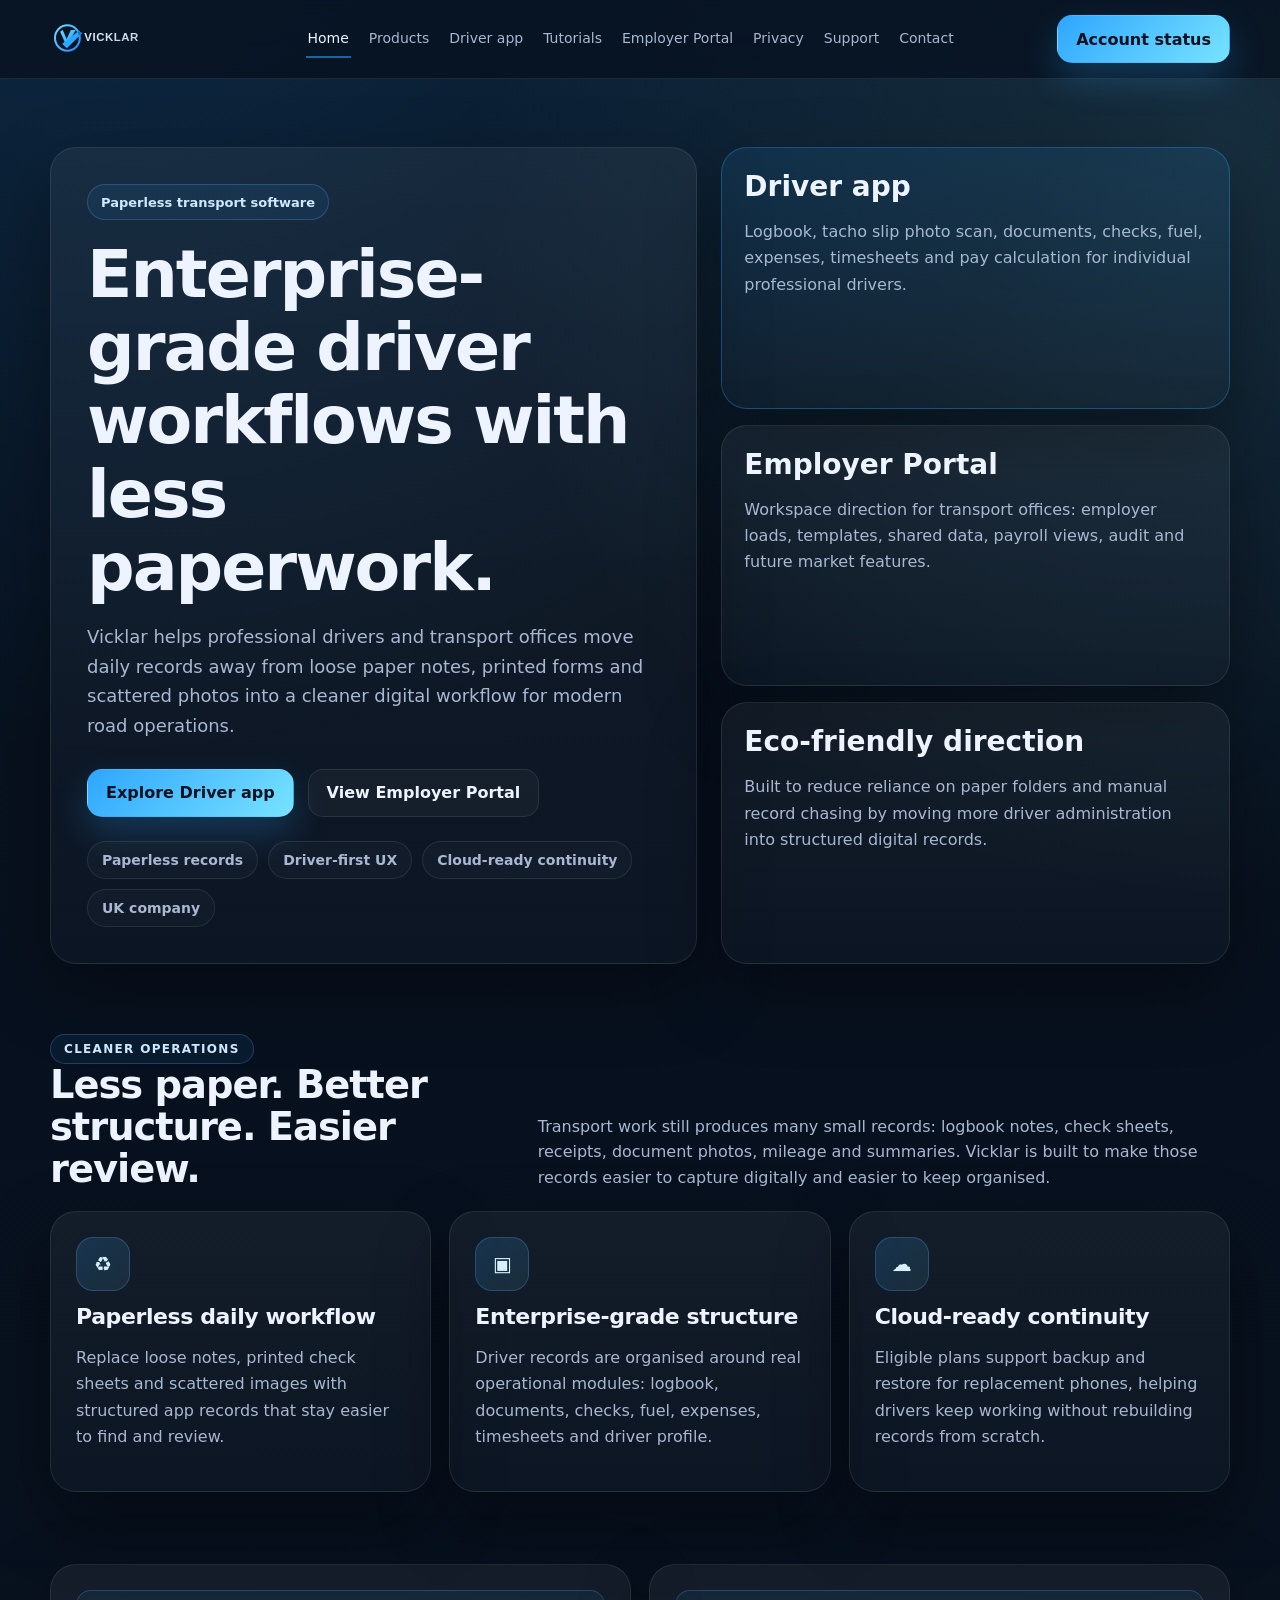
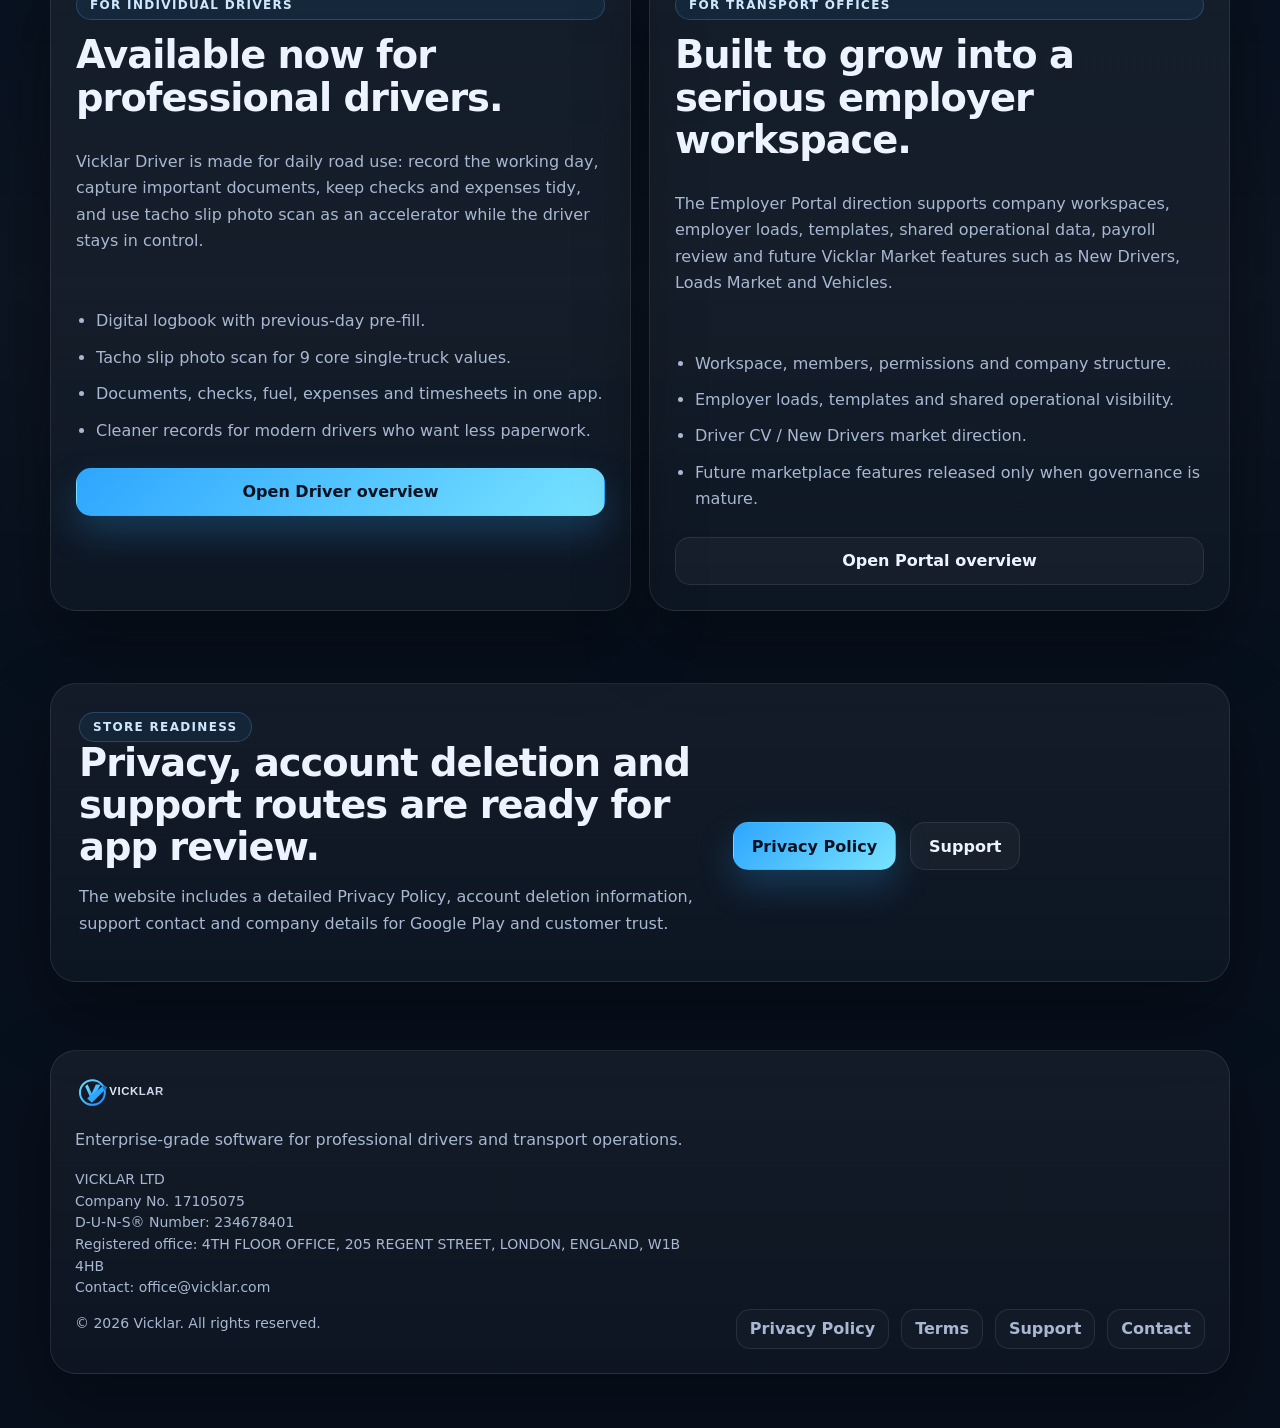
==== commit 5ba1c43c: "Add files via upload" ====
--- a/index.html
+++ b/index.html
@@ -3,6 +3,6 @@
 <title>Vicklar — Driver app and employer portal for transport operations</title><meta name="description" content="Vicklar builds paperless transport software for professional drivers and employer workspaces: digital records, driver app, employer portal, cloud backup and modern transport operations."><meta name="theme-color" content="#07111f">
 <link rel="icon" href="assets/img/favicon.svg" type="image/svg+xml"><link rel="canonical" href="https://www.vicklar.com/">
 <meta property="og:title" content="Vicklar — Driver app and employer portal for transport operations"><meta property="og:description" content="Vicklar builds paperless transport software for professional drivers and employer workspaces: digital records, driver app, employer portal, cloud backup and modern transport operations."><meta property="og:type" content="website"><meta property="og:url" content="https://www.vicklar.com/"><meta property="og:image" content="https://www.vicklar.com/assets/img/og-card.svg"><meta name="twitter:card" content="summary_large_image"><link rel="stylesheet" href="assets/css/style.css"></head><body>
-<header class="site-header"><div class="wrap site-nav"><a class="brand" href="index.html" aria-label="Vicklar home"><img src="assets/img/logo-full.svg" alt="Vicklar logo"></a><nav class="nav-links" aria-label="Primary navigation"><a href="index.html" aria-current="page">Home</a><a href="products.html" >Products</a><a href="vicklar-driver.html" >Driver app</a><a href="employer-portal.html" >Employer Portal</a><a href="privacy-policy.html" >Privacy</a><a href="support.html" >Support</a><a href="contact.html" >Contact</a></nav><div class="nav-actions"><a class="btn btn-primary" href="account.html">Account status</a></div><button class="menu-toggle" data-menu-toggle aria-expanded="false" aria-label="Open menu">☰</button></div><div class="wrap mobile-menu" data-mobile-menu><div class="stack"><a class="btn btn-secondary" href="index.html" aria-current="page">Home</a><a class="btn btn-secondary" href="products.html" >Products</a><a class="btn btn-secondary" href="vicklar-driver.html" >Driver app</a><a class="btn btn-secondary" href="employer-portal.html" >Employer Portal</a><a class="btn btn-secondary" href="privacy-policy.html" >Privacy</a><a class="btn btn-secondary" href="support.html" >Support</a><a class="btn btn-secondary" href="contact.html" >Contact</a><a class="btn btn-primary" href="account.html">Account status</a></div></div></header>
+<header class="site-header"><div class="wrap site-nav"><a class="brand" href="index.html" aria-label="Vicklar home"><img src="assets/img/logo-full.svg" alt="Vicklar logo"></a><nav class="nav-links" aria-label="Primary navigation"><a href="index.html" aria-current="page">Home</a><a href="products.html" >Products</a><a href="vicklar-driver.html" >Driver app</a><a href="tutorials.html" >Tutorials</a><a href="employer-portal.html" >Employer Portal</a><a href="privacy-policy.html" >Privacy</a><a href="support.html" >Support</a><a href="contact.html" >Contact</a></nav><div class="nav-actions"><a class="btn btn-primary" href="account.html">Account status</a></div><button class="menu-toggle" data-menu-toggle aria-expanded="false" aria-label="Open menu">☰</button></div><div class="wrap mobile-menu" data-mobile-menu><div class="stack"><a class="btn btn-secondary" href="index.html" aria-current="page">Home</a><a class="btn btn-secondary" href="products.html" >Products</a><a class="btn btn-secondary" href="vicklar-driver.html" >Driver app</a><a class="btn btn-secondary" href="tutorials.html" >Tutorials</a><a class="btn btn-secondary" href="employer-portal.html" >Employer Portal</a><a class="btn btn-secondary" href="privacy-policy.html" >Privacy</a><a class="btn btn-secondary" href="support.html" >Support</a><a class="btn btn-secondary" href="contact.html" >Contact</a><a class="btn btn-primary" href="account.html">Account status</a></div></div></header>
 <main><section class="hero"><div class="wrap hero-grid"><div class="hero-card hero-card-large"><div class="eyebrow">Paperless transport software</div><h1>Enterprise-grade driver workflows with less paperwork.</h1><p class="lead">Vicklar helps professional drivers and transport offices move daily records away from loose paper notes, printed forms and scattered photos into a cleaner digital workflow for modern road operations.</p><div class="hero-actions"><a class="btn btn-primary" href="vicklar-driver.html">Explore Driver app</a><a class="btn btn-secondary" href="employer-portal.html">View Employer Portal</a></div><div class="badge-row"><span class="badge">Paperless records</span><span class="badge">Driver-first UX</span><span class="badge">Cloud-ready continuity</span><span class="badge">UK company</span></div></div><aside class="hero-side"><div class="metric metric-accent"><strong>Driver app</strong><p>Logbook, tacho slip photo scan, documents, checks, fuel, expenses, timesheets and pay calculation for individual professional drivers.</p></div><div class="metric"><strong>Employer Portal</strong><p>Workspace direction for transport offices: employer loads, templates, shared data, payroll views, audit and future market features.</p></div><div class="metric"><strong>Eco-friendly direction</strong><p>Built to reduce reliance on paper folders and manual record chasing by moving more driver administration into structured digital records.</p></div></aside></div></section><section class="section"><div class="wrap section-head"><div><span class="section-kicker">Cleaner operations</span><h2>Less paper. Better structure. Easier review.</h2></div><p>Transport work still produces many small records: logbook notes, check sheets, receipts, document photos, mileage and summaries. Vicklar is built to make those records easier to capture digitally and easier to keep organised.</p></div><div class="wrap grid-3"><article class="feature-card"><div class="feature-icon">♻</div><h3>Paperless daily workflow</h3><p>Replace loose notes, printed check sheets and scattered images with structured app records that stay easier to find and review.</p></article><article class="feature-card"><div class="feature-icon">▣</div><h3>Enterprise-grade structure</h3><p>Driver records are organised around real operational modules: logbook, documents, checks, fuel, expenses, timesheets and driver profile.</p></article><article class="feature-card"><div class="feature-icon">☁</div><h3>Cloud-ready continuity</h3><p>Eligible plans support backup and restore for replacement phones, helping drivers keep working without rebuilding records from scratch.</p></article></div></section><section class="section section-alt"><div class="wrap grid-2"><article class="feature-card feature-card-tall"><span class="section-kicker">For individual drivers</span><h2>Available now for professional drivers.</h2><p>Vicklar Driver is made for daily road use: record the working day, capture important documents, keep checks and expenses tidy, and use tacho slip photo scan as an accelerator while the driver stays in control.</p><ul class="check-list"><li>Digital logbook with previous-day pre-fill.</li><li>Tacho slip photo scan for 9 core single-truck values.</li><li>Documents, checks, fuel, expenses and timesheets in one app.</li><li>Cleaner records for modern drivers who want less paperwork.</li></ul><a class="btn btn-primary" href="vicklar-driver.html">Open Driver overview</a></article><article class="feature-card feature-card-tall"><span class="section-kicker">For transport offices</span><h2>Built to grow into a serious employer workspace.</h2><p>The Employer Portal direction supports company workspaces, employer loads, templates, shared operational data, payroll review and future Vicklar Market features such as New Drivers, Loads Market and Vehicles.</p><ul class="check-list"><li>Workspace, members, permissions and company structure.</li><li>Employer loads, templates and shared operational visibility.</li><li>Driver CV / New Drivers market direction.</li><li>Future marketplace features released only when governance is mature.</li></ul><a class="btn btn-secondary" href="employer-portal.html">Open Portal overview</a></article></div></section><section class="section"><div class="wrap cta-panel"><div><span class="section-kicker">Store readiness</span><h2>Privacy, account deletion and support routes are ready for app review.</h2><p>The website includes a detailed Privacy Policy, account deletion information, support contact and company details for Google Play and customer trust.</p></div><div class="hero-actions"><a class="btn btn-primary" href="privacy-policy.html">Privacy Policy</a><a class="btn btn-secondary" href="support.html">Support</a></div></div></section></main>
 <footer class="site-footer"><div class="wrap panel footer-grid"><div><a class="brand" href="index.html"><img src="assets/img/logo-full.svg" alt="Vicklar logo"></a><p>Enterprise-grade software for professional drivers and transport operations.</p><p class="legal-small">VICKLAR LTD<br>Company No. 17105075<br>D-U-N-S® Number: 234678401<br>Registered office: 4TH FLOOR OFFICE, 205 REGENT STREET, LONDON, ENGLAND, W1B 4HB<br>Contact: <a href="mailto:office@vicklar.com">office@vicklar.com</a></p><p class="legal-small">© <span data-current-year></span> Vicklar. All rights reserved.</p></div><div class="footer-links"><a href="privacy-policy.html">Privacy Policy</a><a href="terms-and-conditions.html">Terms</a><a href="support.html">Support</a><a href="contact.html">Contact</a></div></div></footer><script src="assets/js/site.js"></script></body></html>
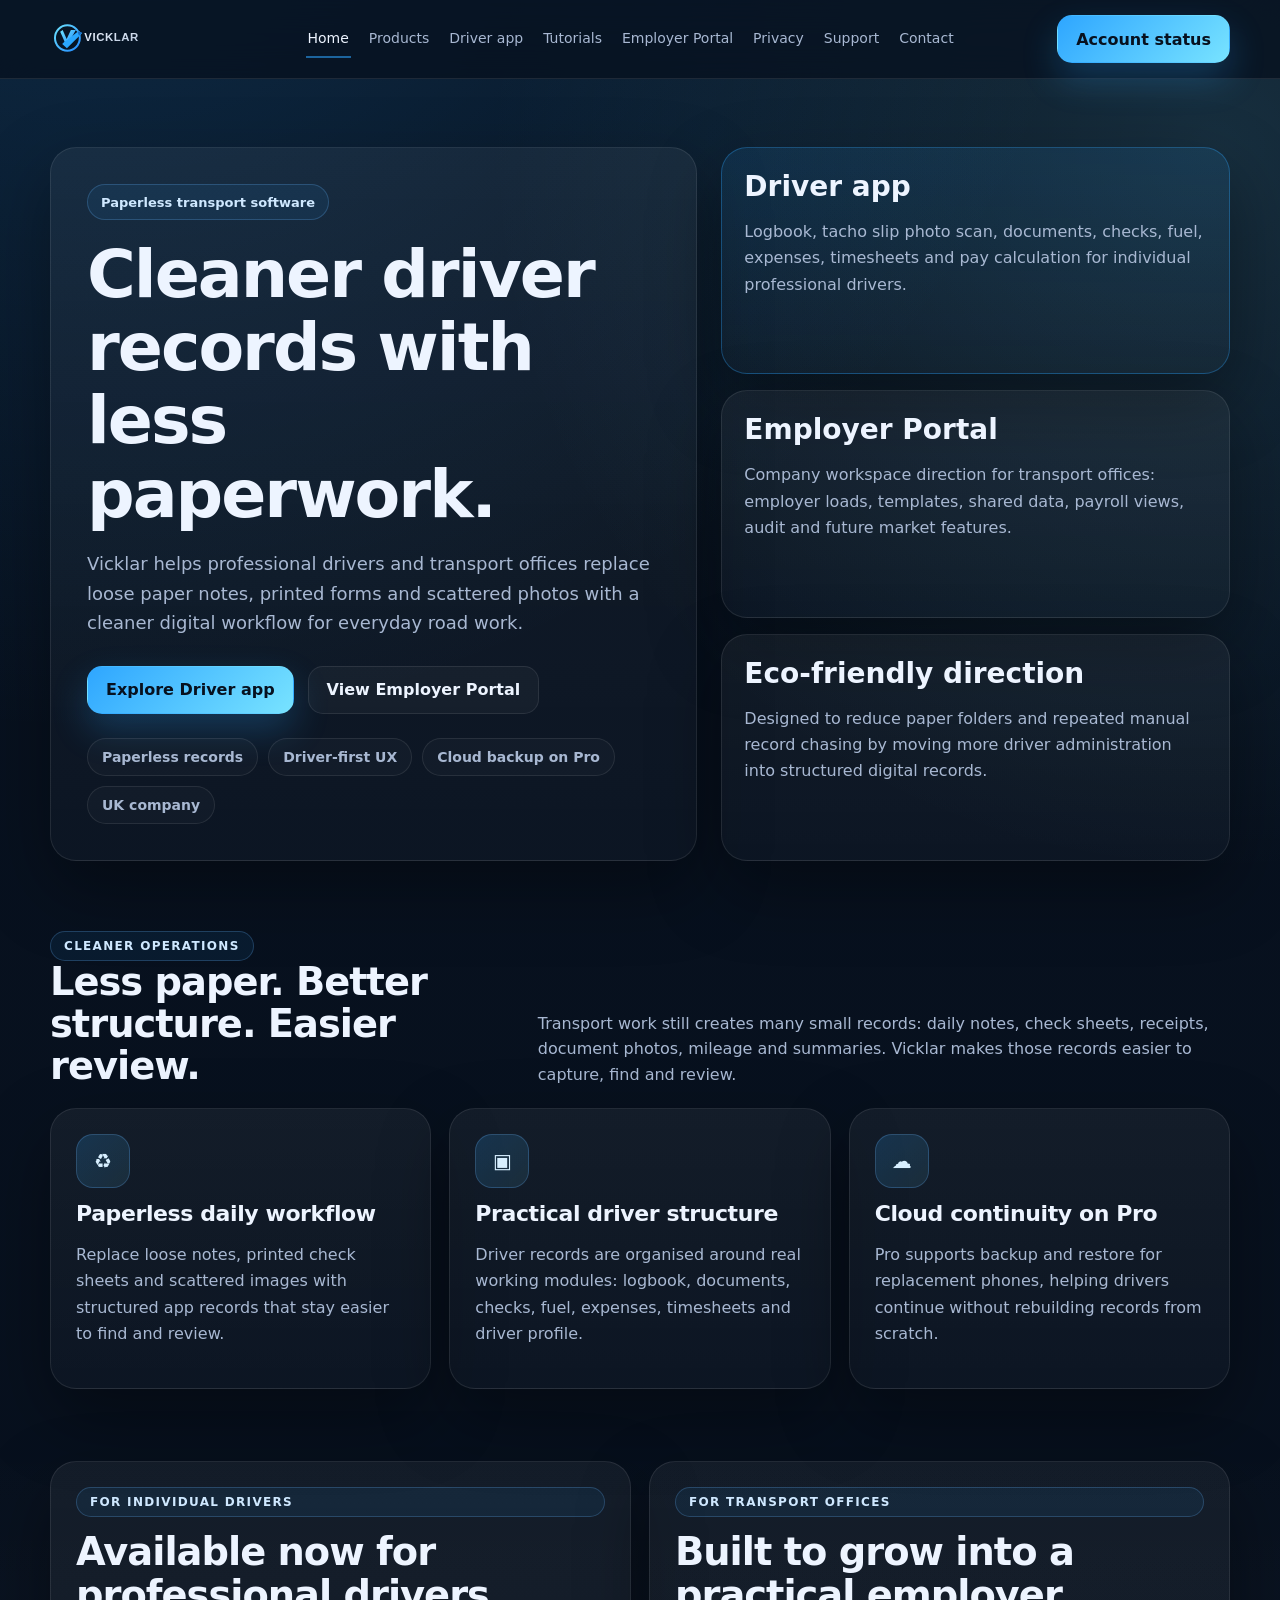
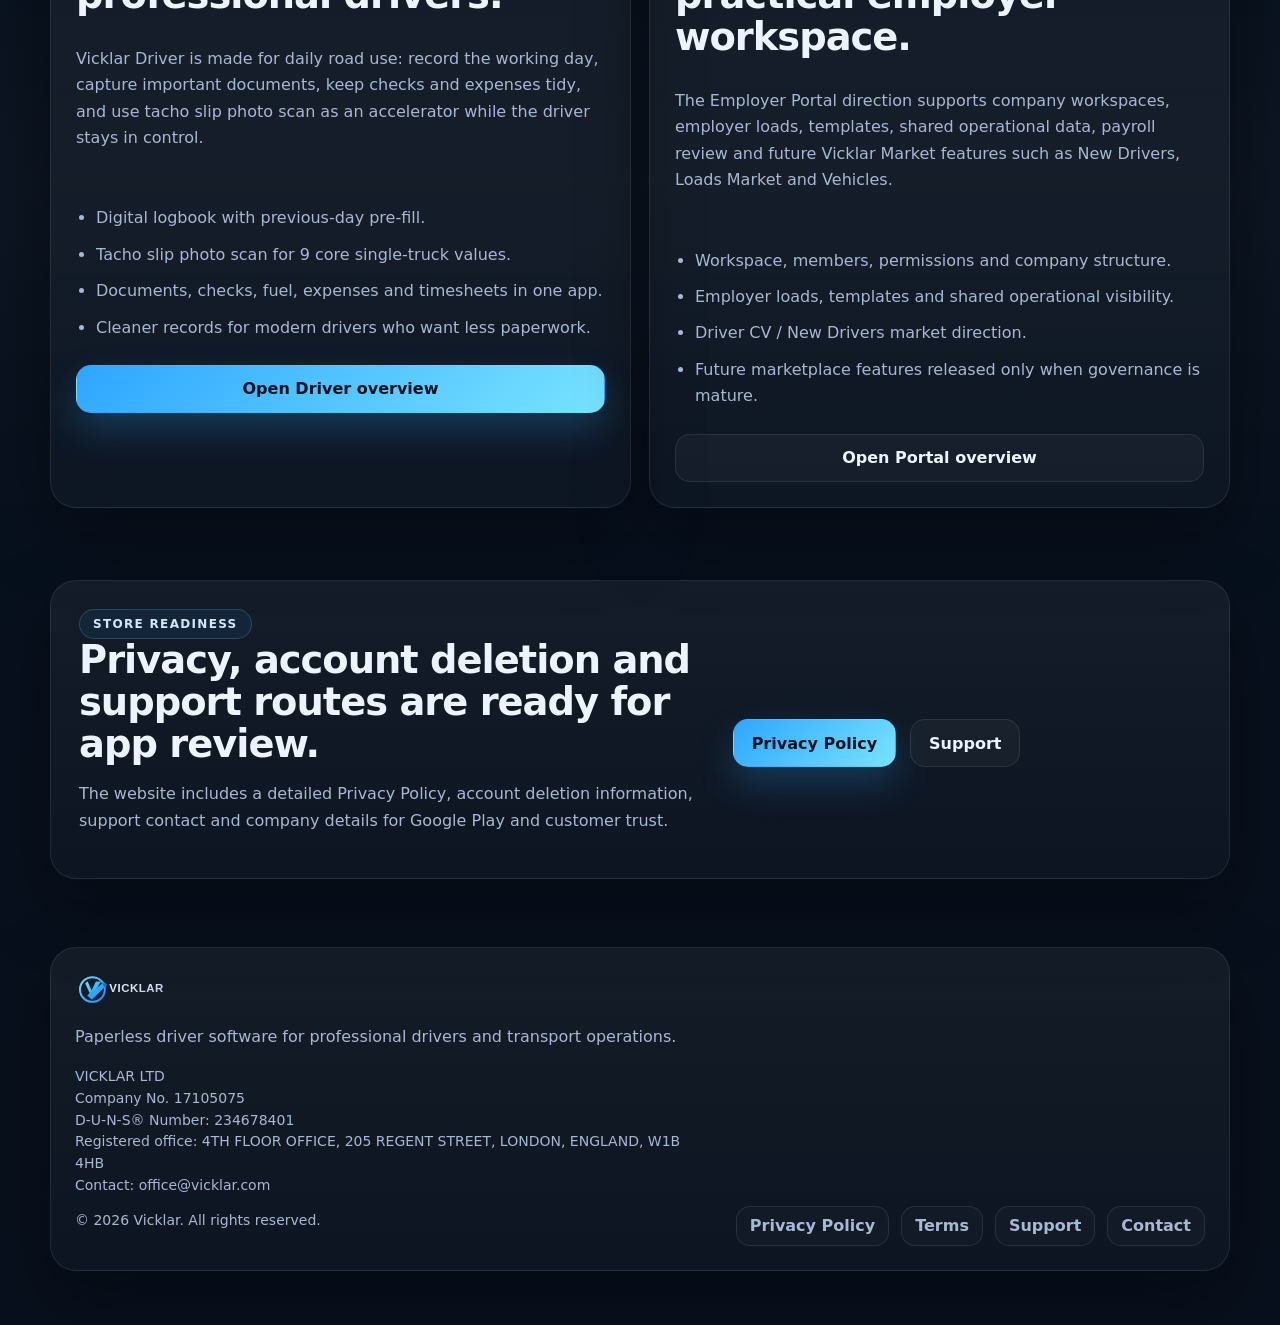
==== commit a83f7efc: "Add files via upload" ====
--- a/index.html
+++ b/index.html
@@ -4,5 +4,106 @@
 <link rel="icon" href="assets/img/favicon.svg" type="image/svg+xml"><link rel="canonical" href="https://www.vicklar.com/">
 <meta property="og:title" content="Vicklar — Driver app and employer portal for transport operations"><meta property="og:description" content="Vicklar builds paperless transport software for professional drivers and employer workspaces: digital records, driver app, employer portal, cloud backup and modern transport operations."><meta property="og:type" content="website"><meta property="og:url" content="https://www.vicklar.com/"><meta property="og:image" content="https://www.vicklar.com/assets/img/og-card.svg"><meta name="twitter:card" content="summary_large_image"><link rel="stylesheet" href="assets/css/style.css"></head><body>
 <header class="site-header"><div class="wrap site-nav"><a class="brand" href="index.html" aria-label="Vicklar home"><img src="assets/img/logo-full.svg" alt="Vicklar logo"></a><nav class="nav-links" aria-label="Primary navigation"><a href="index.html" aria-current="page">Home</a><a href="products.html" >Products</a><a href="vicklar-driver.html" >Driver app</a><a href="tutorials.html" >Tutorials</a><a href="employer-portal.html" >Employer Portal</a><a href="privacy-policy.html" >Privacy</a><a href="support.html" >Support</a><a href="contact.html" >Contact</a></nav><div class="nav-actions"><a class="btn btn-primary" href="account.html">Account status</a></div><button class="menu-toggle" data-menu-toggle aria-expanded="false" aria-label="Open menu">☰</button></div><div class="wrap mobile-menu" data-mobile-menu><div class="stack"><a class="btn btn-secondary" href="index.html" aria-current="page">Home</a><a class="btn btn-secondary" href="products.html" >Products</a><a class="btn btn-secondary" href="vicklar-driver.html" >Driver app</a><a class="btn btn-secondary" href="tutorials.html" >Tutorials</a><a class="btn btn-secondary" href="employer-portal.html" >Employer Portal</a><a class="btn btn-secondary" href="privacy-policy.html" >Privacy</a><a class="btn btn-secondary" href="support.html" >Support</a><a class="btn btn-secondary" href="contact.html" >Contact</a><a class="btn btn-primary" href="account.html">Account status</a></div></div></header>
-<main><section class="hero"><div class="wrap hero-grid"><div class="hero-card hero-card-large"><div class="eyebrow">Paperless transport software</div><h1>Enterprise-grade driver workflows with less paperwork.</h1><p class="lead">Vicklar helps professional drivers and transport offices move daily records away from loose paper notes, printed forms and scattered photos into a cleaner digital workflow for modern road operations.</p><div class="hero-actions"><a class="btn btn-primary" href="vicklar-driver.html">Explore Driver app</a><a class="btn btn-secondary" href="employer-portal.html">View Employer Portal</a></div><div class="badge-row"><span class="badge">Paperless records</span><span class="badge">Driver-first UX</span><span class="badge">Cloud-ready continuity</span><span class="badge">UK company</span></div></div><aside class="hero-side"><div class="metric metric-accent"><strong>Driver app</strong><p>Logbook, tacho slip photo scan, documents, checks, fuel, expenses, timesheets and pay calculation for individual professional drivers.</p></div><div class="metric"><strong>Employer Portal</strong><p>Workspace direction for transport offices: employer loads, templates, shared data, payroll views, audit and future market features.</p></div><div class="metric"><strong>Eco-friendly direction</strong><p>Built to reduce reliance on paper folders and manual record chasing by moving more driver administration into structured digital records.</p></div></aside></div></section><section class="section"><div class="wrap section-head"><div><span class="section-kicker">Cleaner operations</span><h2>Less paper. Better structure. Easier review.</h2></div><p>Transport work still produces many small records: logbook notes, check sheets, receipts, document photos, mileage and summaries. Vicklar is built to make those records easier to capture digitally and easier to keep organised.</p></div><div class="wrap grid-3"><article class="feature-card"><div class="feature-icon">♻</div><h3>Paperless daily workflow</h3><p>Replace loose notes, printed check sheets and scattered images with structured app records that stay easier to find and review.</p></article><article class="feature-card"><div class="feature-icon">▣</div><h3>Enterprise-grade structure</h3><p>Driver records are organised around real operational modules: logbook, documents, checks, fuel, expenses, timesheets and driver profile.</p></article><article class="feature-card"><div class="feature-icon">☁</div><h3>Cloud-ready continuity</h3><p>Eligible plans support backup and restore for replacement phones, helping drivers keep working without rebuilding records from scratch.</p></article></div></section><section class="section section-alt"><div class="wrap grid-2"><article class="feature-card feature-card-tall"><span class="section-kicker">For individual drivers</span><h2>Available now for professional drivers.</h2><p>Vicklar Driver is made for daily road use: record the working day, capture important documents, keep checks and expenses tidy, and use tacho slip photo scan as an accelerator while the driver stays in control.</p><ul class="check-list"><li>Digital logbook with previous-day pre-fill.</li><li>Tacho slip photo scan for 9 core single-truck values.</li><li>Documents, checks, fuel, expenses and timesheets in one app.</li><li>Cleaner records for modern drivers who want less paperwork.</li></ul><a class="btn btn-primary" href="vicklar-driver.html">Open Driver overview</a></article><article class="feature-card feature-card-tall"><span class="section-kicker">For transport offices</span><h2>Built to grow into a serious employer workspace.</h2><p>The Employer Portal direction supports company workspaces, employer loads, templates, shared operational data, payroll review and future Vicklar Market features such as New Drivers, Loads Market and Vehicles.</p><ul class="check-list"><li>Workspace, members, permissions and company structure.</li><li>Employer loads, templates and shared operational visibility.</li><li>Driver CV / New Drivers market direction.</li><li>Future marketplace features released only when governance is mature.</li></ul><a class="btn btn-secondary" href="employer-portal.html">Open Portal overview</a></article></div></section><section class="section"><div class="wrap cta-panel"><div><span class="section-kicker">Store readiness</span><h2>Privacy, account deletion and support routes are ready for app review.</h2><p>The website includes a detailed Privacy Policy, account deletion information, support contact and company details for Google Play and customer trust.</p></div><div class="hero-actions"><a class="btn btn-primary" href="privacy-policy.html">Privacy Policy</a><a class="btn btn-secondary" href="support.html">Support</a></div></div></section></main>
-<footer class="site-footer"><div class="wrap panel footer-grid"><div><a class="brand" href="index.html"><img src="assets/img/logo-full.svg" alt="Vicklar logo"></a><p>Enterprise-grade software for professional drivers and transport operations.</p><p class="legal-small">VICKLAR LTD<br>Company No. 17105075<br>D-U-N-S® Number: 234678401<br>Registered office: 4TH FLOOR OFFICE, 205 REGENT STREET, LONDON, ENGLAND, W1B 4HB<br>Contact: <a href="mailto:office@vicklar.com">office@vicklar.com</a></p><p class="legal-small">© <span data-current-year></span> Vicklar. All rights reserved.</p></div><div class="footer-links"><a href="privacy-policy.html">Privacy Policy</a><a href="terms-and-conditions.html">Terms</a><a href="support.html">Support</a><a href="contact.html">Contact</a></div></div></footer><script src="assets/js/site.js"></script></body></html>+<main>
+<section class="hero">
+<div class="wrap hero-grid">
+<div class="hero-card hero-card-large">
+<div class="eyebrow">Paperless transport software</div>
+<h1>Cleaner driver records with less paperwork.</h1>
+<p class="lead">Vicklar helps professional drivers and transport offices replace loose paper notes, printed forms and scattered photos with a cleaner digital workflow for everyday road work.</p>
+<div class="hero-actions">
+<a class="btn btn-primary" href="vicklar-driver.html">Explore Driver app</a>
+<a class="btn btn-secondary" href="employer-portal.html">View Employer Portal</a>
+</div>
+<div class="badge-row">
+<span class="badge">Paperless records</span>
+<span class="badge">Driver-first UX</span>
+<span class="badge">Cloud backup on Pro</span>
+<span class="badge">UK company</span>
+</div>
+</div>
+<aside class="hero-side">
+<div class="metric metric-accent">
+<strong>Driver app</strong>
+<p>Logbook, tacho slip photo scan, documents, checks, fuel, expenses, timesheets and pay calculation for individual professional drivers.</p>
+</div>
+<div class="metric">
+<strong>Employer Portal</strong>
+<p>Company workspace direction for transport offices: employer loads, templates, shared data, payroll views, audit and future market features.</p>
+</div>
+<div class="metric">
+<strong>Eco-friendly direction</strong>
+<p>Designed to reduce paper folders and repeated manual record chasing by moving more driver administration into structured digital records.</p>
+</div>
+</aside>
+</div>
+</section>
+<section class="section">
+<div class="wrap section-head">
+<div>
+<span class="section-kicker">Cleaner operations</span>
+<h2>Less paper. Better structure. Easier review.</h2>
+</div>
+<p>Transport work still creates many small records: daily notes, check sheets, receipts, document photos, mileage and summaries. Vicklar makes those records easier to capture, find and review.</p>
+</div>
+<div class="wrap grid-3">
+<article class="feature-card">
+<div class="feature-icon">♻</div>
+<h3>Paperless daily workflow</h3>
+<p>Replace loose notes, printed check sheets and scattered images with structured app records that stay easier to find and review.</p>
+</article>
+<article class="feature-card">
+<div class="feature-icon">▣</div>
+<h3>Practical driver structure</h3>
+<p>Driver records are organised around real working modules: logbook, documents, checks, fuel, expenses, timesheets and driver profile.</p>
+</article>
+<article class="feature-card">
+<div class="feature-icon">☁</div>
+<h3>Cloud continuity on Pro</h3>
+<p>Pro supports backup and restore for replacement phones, helping drivers continue without rebuilding records from scratch.</p>
+</article>
+</div>
+</section>
+<section class="section section-alt">
+<div class="wrap grid-2">
+<article class="feature-card feature-card-tall">
+<span class="section-kicker">For individual drivers</span>
+<h2>Available now for professional drivers.</h2>
+<p>Vicklar Driver is made for daily road use: record the working day, capture important documents, keep checks and expenses tidy, and use tacho slip photo scan as an accelerator while the driver stays in control.</p>
+<ul class="check-list">
+<li>Digital logbook with previous-day pre-fill.</li>
+<li>Tacho slip photo scan for 9 core single-truck values.</li>
+<li>Documents, checks, fuel, expenses and timesheets in one app.</li>
+<li>Cleaner records for modern drivers who want less paperwork.</li>
+</ul>
+<a class="btn btn-primary" href="vicklar-driver.html">Open Driver overview</a>
+</article>
+<article class="feature-card feature-card-tall">
+<span class="section-kicker">For transport offices</span>
+<h2>Built to grow into a practical employer workspace.</h2>
+<p>The Employer Portal direction supports company workspaces, employer loads, templates, shared operational data, payroll review and future Vicklar Market features such as New Drivers, Loads Market and Vehicles.</p>
+<ul class="check-list">
+<li>Workspace, members, permissions and company structure.</li>
+<li>Employer loads, templates and shared operational visibility.</li>
+<li>Driver CV / New Drivers market direction.</li>
+<li>Future marketplace features released only when governance is mature.</li>
+</ul>
+<a class="btn btn-secondary" href="employer-portal.html">Open Portal overview</a>
+</article>
+</div>
+</section>
+<section class="section">
+<div class="wrap cta-panel">
+<div>
+<span class="section-kicker">Store readiness</span>
+<h2>Privacy, account deletion and support routes are ready for app review.</h2>
+<p>The website includes a detailed Privacy Policy, account deletion information, support contact and company details for Google Play and customer trust.</p>
+</div>
+<div class="hero-actions">
+<a class="btn btn-primary" href="privacy-policy.html">Privacy Policy</a>
+<a class="btn btn-secondary" href="support.html">Support</a>
+</div>
+</div>
+</section>
+</main>
+<footer class="site-footer"><div class="wrap panel footer-grid"><div><a class="brand" href="index.html"><img src="assets/img/logo-full.svg" alt="Vicklar logo"></a><p>Paperless driver software for professional drivers and transport operations.</p><p class="legal-small">VICKLAR LTD<br>Company No. 17105075<br>D-U-N-S® Number: 234678401<br>Registered office: 4TH FLOOR OFFICE, 205 REGENT STREET, LONDON, ENGLAND, W1B 4HB<br>Contact: <a href="mailto:office@vicklar.com">office@vicklar.com</a></p><p class="legal-small">© <span data-current-year></span> Vicklar. All rights reserved.</p></div><div class="footer-links"><a href="privacy-policy.html">Privacy Policy</a><a href="terms-and-conditions.html">Terms</a><a href="support.html">Support</a><a href="contact.html">Contact</a></div></div></footer><script src="assets/js/site.js"></script></body></html>
--- a/assets/css/style.css
+++ b/assets/css/style.css
@@ -1,7 +1,9 @@
 :root{--bg:#07111f;--panel:#0f1a2d;--line:rgba(255,255,255,.09);--line2:rgba(105,181,255,.24);--text:#edf4ff;--muted:#a8b8d2;--soft:#8ba0bf;--brand:#2ea6ff;--brand2:#78e3ff;--ok:#7ce3a4;--shadow:0 28px 70px rgba(0,0,0,.35);--radius:26px;--max:1180px}*{box-sizing:border-box}html{scroll-behavior:smooth}body{margin:0;font-family:Inter,ui-sans-serif,system-ui,-apple-system,"Segoe UI",Roboto,Arial,sans-serif;color:var(--text);background:radial-gradient(circle at 8% -10%,rgba(46,166,255,.20),transparent 30%),radial-gradient(circle at 95% 5%,rgba(120,227,255,.14),transparent 24%),linear-gradient(180deg,var(--bg),#08101d 100%);min-height:100vh}img{display:block;max-width:100%}a{color:inherit;text-decoration:none}.wrap{width:min(calc(100% - 32px),var(--max));margin:0 auto}.site-header{position:sticky;top:0;z-index:50;border-bottom:1px solid var(--line);background:rgba(7,17,31,.78);backdrop-filter:blur(18px)}.site-nav{min-height:78px;display:flex;align-items:center;justify-content:space-between;gap:18px}.brand img{width:154px}.nav-links{display:flex;gap:16px;color:var(--muted);font-size:14px;flex-wrap:wrap}.nav-links a{padding:10px 2px;border-bottom:2px solid transparent}.nav-links a:hover,.nav-links a[aria-current="page"]{color:var(--text);border-color:rgba(46,166,255,.55)}.menu-toggle{display:none;width:44px;height:44px;border-radius:14px;border:1px solid var(--line);background:rgba(255,255,255,.03);color:var(--text)}.mobile-menu{display:none;padding:0 0 20px}.mobile-menu.open{display:block}.mobile-menu .stack{display:grid;gap:12px;padding-top:8px}.btn{display:inline-flex;align-items:center;justify-content:center;gap:10px;min-height:48px;padding:0 18px;border-radius:15px;border:1px solid transparent;font-weight:800}.btn:hover{transform:translateY(-1px)}.btn-primary{color:#07111f;background:linear-gradient(135deg,var(--brand),var(--brand2));box-shadow:0 16px 36px rgba(46,166,255,.24)}.btn-secondary{color:var(--text);border-color:var(--line);background:rgba(255,255,255,.035)}.hero{padding:68px 0 34px}.hero-grid{display:grid;grid-template-columns:1.12fr .88fr;gap:24px}.hero-card,.panel,.feature-card,.metric,.page-card,.cta-panel{background:linear-gradient(180deg,rgba(255,255,255,.052),rgba(255,255,255,.022));border:1px solid var(--line);border-radius:var(--radius);box-shadow:var(--shadow)}.hero-card{padding:36px}.eyebrow,.section-kicker{display:inline-flex;align-items:center;min-height:36px;padding:0 13px;border:1px solid var(--line2);border-radius:999px;color:#cfe8ff;background:rgba(46,166,255,.08);font-size:13px;font-weight:800}.section-kicker{min-height:30px;font-size:12px;text-transform:uppercase;letter-spacing:.11em}h1,h2,h3{margin:0;line-height:1.1}h1{margin-top:18px;font-size:clamp(42px,5.2vw,70px);letter-spacing:-2px;max-width:12ch}h2{font-size:clamp(30px,3vw,44px);letter-spacing:-1px}h3{font-size:22px;letter-spacing:-.4px}.lead{max-width:72ch;margin-top:18px;color:var(--muted);font-size:18px;line-height:1.65}.hero-actions{display:flex;flex-wrap:wrap;gap:14px;margin-top:28px}.badge-row{display:flex;flex-wrap:wrap;gap:10px;margin-top:24px}.badge{min-height:38px;display:inline-flex;align-items:center;padding:0 14px;border-radius:999px;border:1px solid var(--line);color:var(--muted);background:rgba(255,255,255,.025);font-size:14px;font-weight:700}.hero-side{display:grid;gap:16px}.metric{padding:22px}.metric-accent{border-color:rgba(46,166,255,.32);background:linear-gradient(180deg,rgba(46,166,255,.10),rgba(255,255,255,.02))}.metric strong{display:block;font-size:28px;margin-bottom:8px}.metric p,.feature-card p,.page-card p,.feature-card li,.page-card li,.cta-panel p{color:var(--muted);line-height:1.65}.section{padding:36px 0}.section-alt{background:linear-gradient(180deg,transparent,rgba(255,255,255,.018),transparent)}.section-head{display:flex;justify-content:space-between;align-items:end;gap:24px;margin-bottom:20px}.section-head p{margin:0;max-width:68ch;color:var(--muted);line-height:1.6}.grid-3{display:grid;grid-template-columns:repeat(3,1fr);gap:18px}.grid-2{display:grid;grid-template-columns:repeat(2,1fr);gap:18px}.product-grid{display:grid;gap:18px}.feature-card,.page-card{padding:25px}.feature-card-tall{display:grid;gap:14px;align-content:start}.feature-icon{width:54px;height:54px;display:grid;place-items:center;margin-bottom:14px;border-radius:17px;background:linear-gradient(135deg,rgba(46,166,255,.18),rgba(120,227,255,.09));border:1px solid var(--line2);color:#d7efff;font-size:20px;font-weight:900}.check-list,.clean-list{margin:14px 0 0;padding-left:20px}.check-list li,.clean-list li{margin:10px 0}.feature-row{display:flex;flex-wrap:wrap;gap:10px}.feature-row span{display:inline-flex;align-items:center;min-height:34px;padding:0 12px;border-radius:999px;border:1px solid var(--line);color:var(--muted);font-size:13px;background:rgba(255,255,255,.022)}.cta-panel{padding:28px;display:grid;grid-template-columns:1.15fr .85fr;gap:20px;align-items:center}.site-footer{padding:32px 0 54px}.footer-grid{display:grid;grid-template-columns:1.1fr .9fr;gap:18px;padding:24px}.footer-grid p{color:var(--muted);line-height:1.55}.footer-links{display:flex;flex-wrap:wrap;gap:12px;justify-content:flex-end;align-content:flex-end;align-self:end}.footer-links a{min-height:40px;padding:0 13px;display:inline-flex;align-items:center;border-radius:14px;border:1px solid var(--line);background:rgba(255,255,255,.02);color:var(--muted);font-weight:700}.legal-small{font-size:14px}.page-hero{padding:56px 0 22px}.page-card h1{max-width:none;font-size:clamp(36px,4vw,58px)}.page-card .meta{margin-top:12px;color:var(--soft);font-size:14px}.content-stack{display:grid;gap:20px}.content-stack h2{font-size:28px;margin-bottom:12px}.content-stack p,.content-stack li{color:var(--muted);line-height:1.65}.content-stack ul{padding-left:20px}.notice{padding:16px 18px;border-radius:16px;border:1px solid rgba(124,227,164,.24);background:rgba(124,227,164,.08);color:#d7ffe7}.notice.alt{border-color:rgba(46,166,255,.28);background:rgba(46,166,255,.08);color:#d7efff}.callout{padding:16px 18px;border-radius:16px;border:1px solid var(--line);background:rgba(255,255,255,.02)}.kv{display:grid;grid-template-columns:220px 1fr;gap:14px}.kv div{padding:12px 0;border-bottom:1px solid var(--line)}.soft{color:var(--soft)}.muted{color:var(--muted)}.notfound{min-height:70vh;display:grid;place-items:center;padding:40px 0}.notfound-card{max-width:680px;text-align:center}.compact{font-size:17px;max-width:65ch}.product-card-large{display:grid;gap:22px}.product-card-head{display:flex;justify-content:space-between;gap:20px;align-items:flex-start}.status-pill{display:inline-flex;align-items:center;min-height:34px;padding:0 12px;border-radius:999px;color:#d7efff;background:rgba(46,166,255,.08);border:1px solid rgba(46,166,255,.18);font-size:13px;font-weight:800}@media(max-width:1020px){.hero-grid,.grid-3,.grid-2,.cta-panel,.footer-grid{grid-template-columns:1fr}.section-head{flex-direction:column;align-items:flex-start}.footer-links{justify-content:flex-start}.product-card-head{flex-direction:column}.product-actions,.product-actions .btn{width:100%}}@media(max-width:900px){.nav-links,.nav-actions .btn{display:none}.menu-toggle{display:inline-flex}.brand img{width:132px}.hero{padding-top:40px}.hero-card,.feature-card,.page-card,.metric{padding:22px}.kv{grid-template-columns:1fr}h1{font-size:clamp(38px,11vw,54px)}}
 
-/* Vicklar enterprise website refinements */
+/* Vicklar website refinements */
 .page-card .grid-3{margin-top:16px}
 .page-card .grid-3 .feature-card{box-shadow:none}
 .feature-card strong{color:var(--text)}
 @media(max-width:1020px){.page-card .grid-3{grid-template-columns:1fr}}
+
+.tutorial-nav{display:flex;flex-wrap:wrap;gap:10px}.tutorial-nav a{min-height:40px;display:inline-flex;align-items:center;padding:0 13px;border-radius:999px;border:1px solid var(--line);background:rgba(255,255,255,.025);color:var(--muted);font-size:14px;font-weight:800}.tutorial-nav a:hover{color:var(--text);border-color:rgba(46,166,255,.45);background:rgba(46,166,255,.08)}.tutorial-grid{align-items:stretch}.tutorial-card{scroll-margin-top:96px}.tutorial-card .clean-list{padding-left:22px}.tutorial-back{display:inline-flex;margin-top:12px;color:#cfe8ff;font-weight:800;font-size:14px}.tutorial-back:hover{text-decoration:underline}
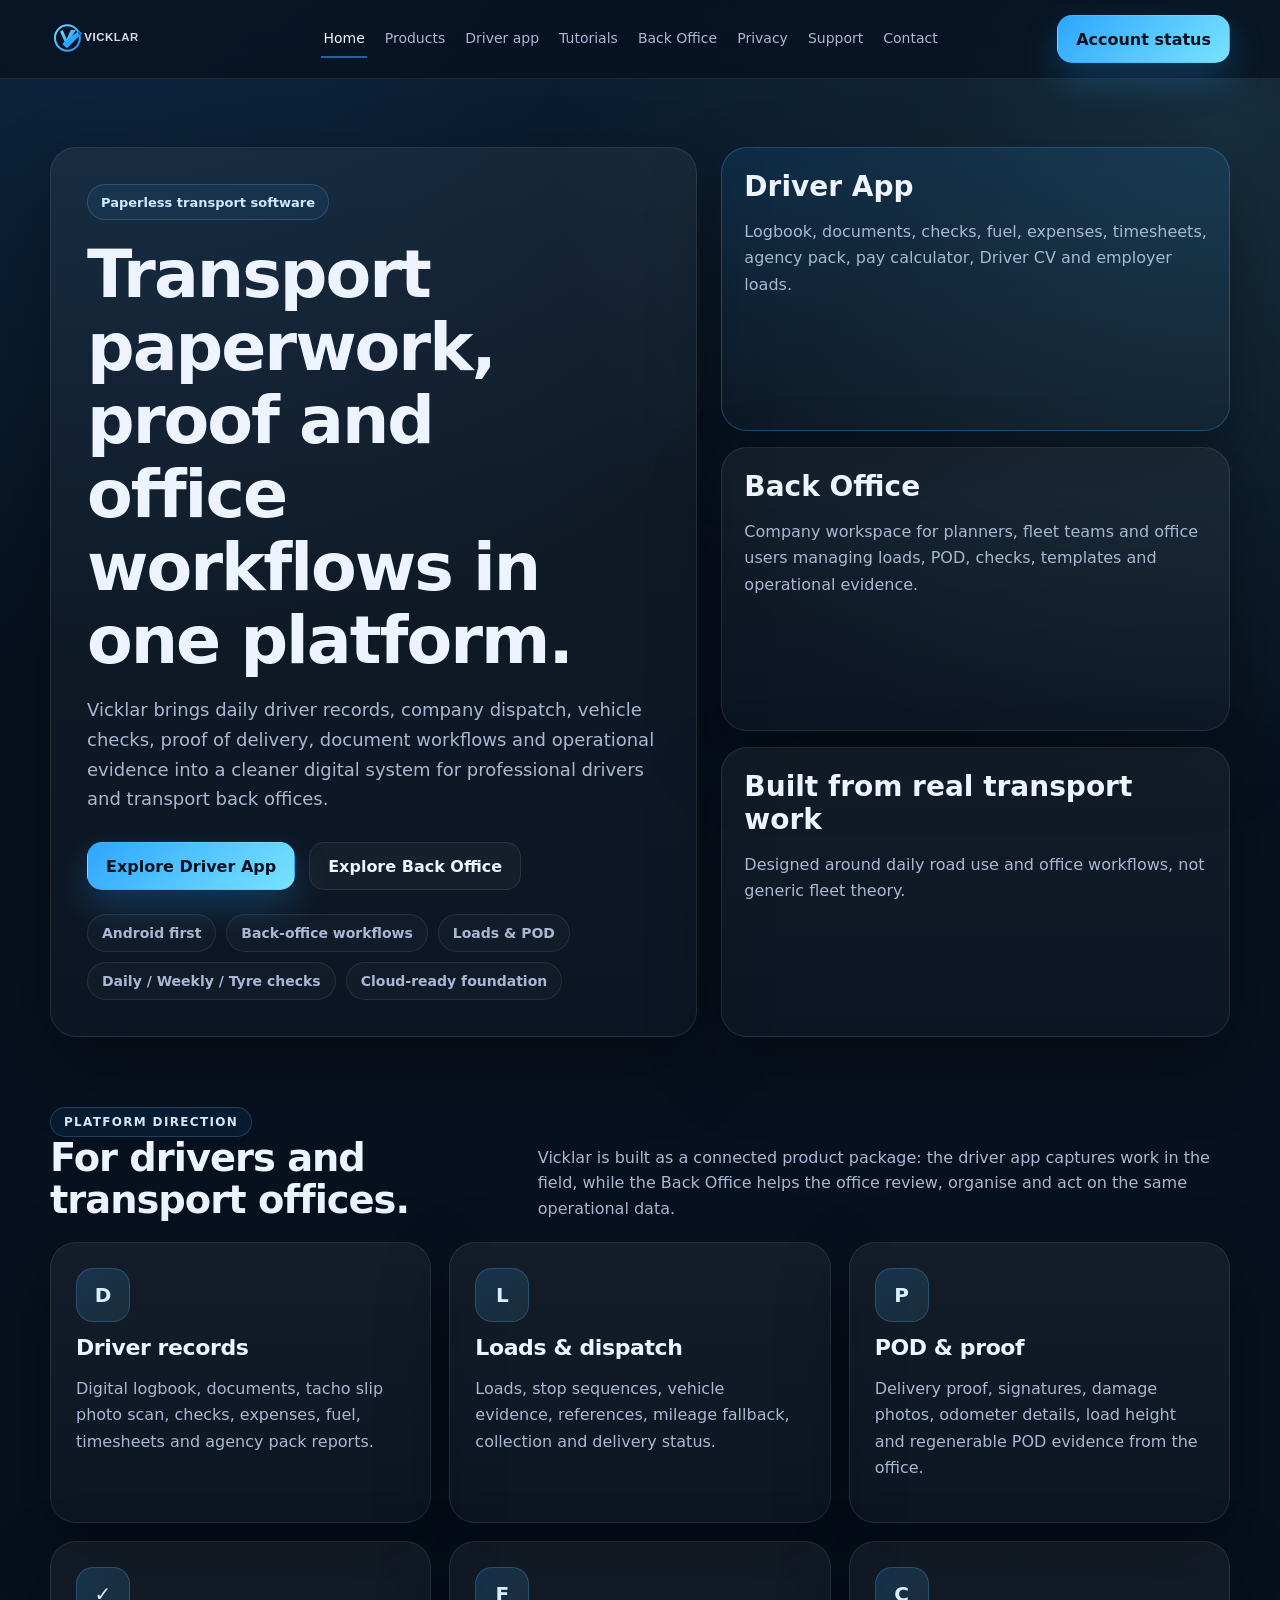
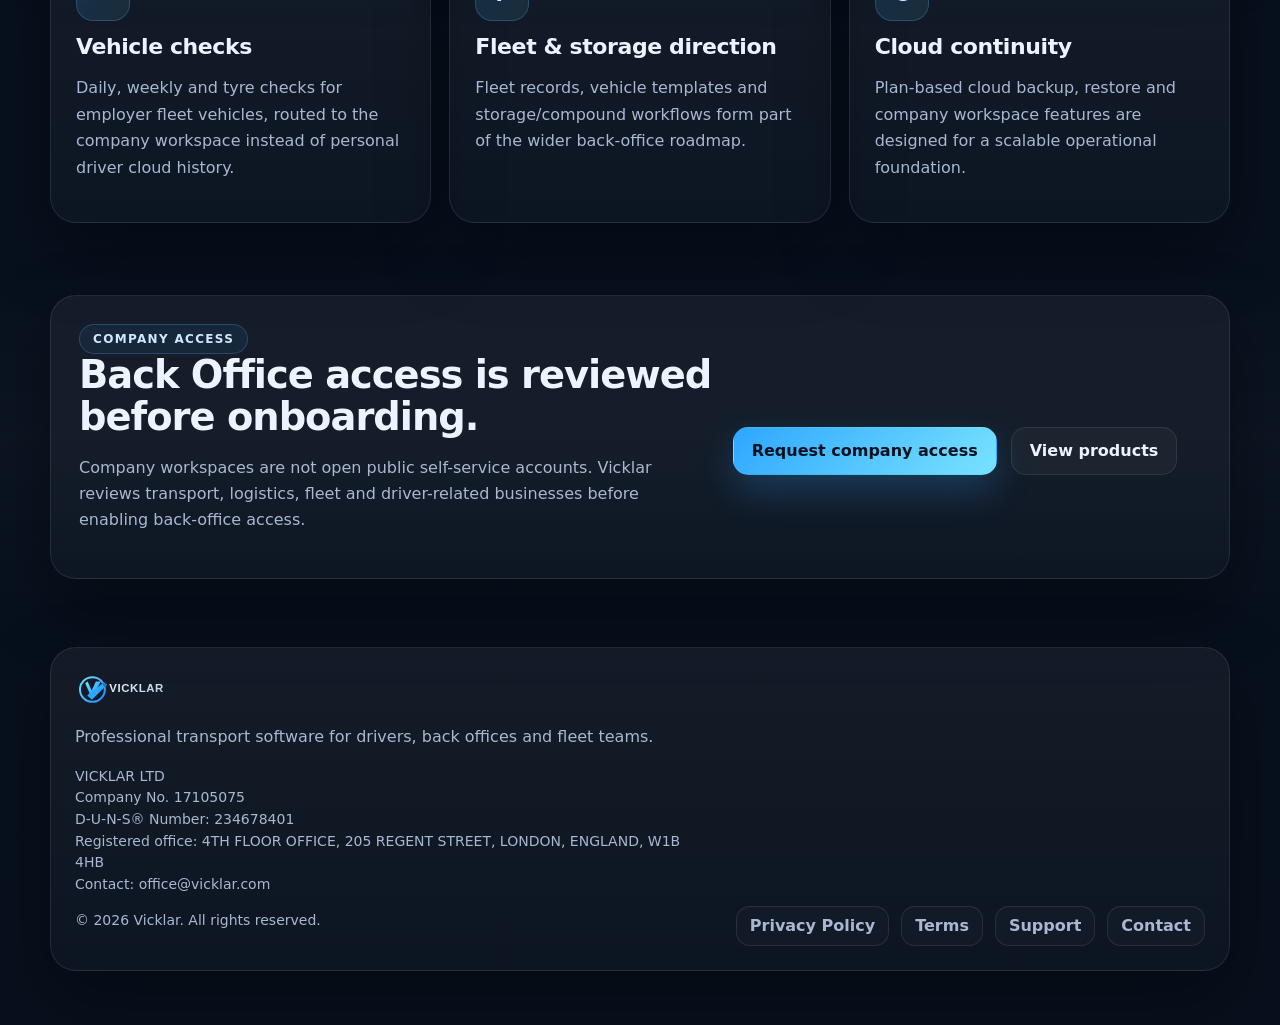
==== commit ff794a1f: "Add files via upload" ====
--- a/index.html
+++ b/index.html
@@ -1,109 +1,10 @@
 <!doctype html>
 <html lang="en"><head><meta charset="utf-8"><meta name="viewport" content="width=device-width, initial-scale=1">
-<title>Vicklar — Driver app and employer portal for transport operations</title><meta name="description" content="Vicklar builds paperless transport software for professional drivers and employer workspaces: digital records, driver app, employer portal, cloud backup and modern transport operations."><meta name="theme-color" content="#07111f">
-<link rel="icon" href="assets/img/favicon.svg" type="image/svg+xml"><link rel="canonical" href="https://www.vicklar.com/">
-<meta property="og:title" content="Vicklar — Driver app and employer portal for transport operations"><meta property="og:description" content="Vicklar builds paperless transport software for professional drivers and employer workspaces: digital records, driver app, employer portal, cloud backup and modern transport operations."><meta property="og:type" content="website"><meta property="og:url" content="https://www.vicklar.com/"><meta property="og:image" content="https://www.vicklar.com/assets/img/og-card.svg"><meta name="twitter:card" content="summary_large_image"><link rel="stylesheet" href="assets/css/style.css"></head><body>
-<header class="site-header"><div class="wrap site-nav"><a class="brand" href="index.html" aria-label="Vicklar home"><img src="assets/img/logo-full.svg" alt="Vicklar logo"></a><nav class="nav-links" aria-label="Primary navigation"><a href="index.html" aria-current="page">Home</a><a href="products.html" >Products</a><a href="vicklar-driver.html" >Driver app</a><a href="tutorials.html" >Tutorials</a><a href="employer-portal.html" >Employer Portal</a><a href="privacy-policy.html" >Privacy</a><a href="support.html" >Support</a><a href="contact.html" >Contact</a></nav><div class="nav-actions"><a class="btn btn-primary" href="account.html">Account status</a></div><button class="menu-toggle" data-menu-toggle aria-expanded="false" aria-label="Open menu">☰</button></div><div class="wrap mobile-menu" data-mobile-menu><div class="stack"><a class="btn btn-secondary" href="index.html" aria-current="page">Home</a><a class="btn btn-secondary" href="products.html" >Products</a><a class="btn btn-secondary" href="vicklar-driver.html" >Driver app</a><a class="btn btn-secondary" href="tutorials.html" >Tutorials</a><a class="btn btn-secondary" href="employer-portal.html" >Employer Portal</a><a class="btn btn-secondary" href="privacy-policy.html" >Privacy</a><a class="btn btn-secondary" href="support.html" >Support</a><a class="btn btn-secondary" href="contact.html" >Contact</a><a class="btn btn-primary" href="account.html">Account status</a></div></div></header>
-<main>
-<section class="hero">
-<div class="wrap hero-grid">
-<div class="hero-card hero-card-large">
-<div class="eyebrow">Paperless transport software</div>
-<h1>Cleaner driver records with less paperwork.</h1>
-<p class="lead">Vicklar helps professional drivers and transport offices replace loose paper notes, printed forms and scattered photos with a cleaner digital workflow for everyday road work.</p>
-<div class="hero-actions">
-<a class="btn btn-primary" href="vicklar-driver.html">Explore Driver app</a>
-<a class="btn btn-secondary" href="employer-portal.html">View Employer Portal</a>
-</div>
-<div class="badge-row">
-<span class="badge">Paperless records</span>
-<span class="badge">Driver-first UX</span>
-<span class="badge">Cloud backup on Pro</span>
-<span class="badge">UK company</span>
-</div>
-</div>
-<aside class="hero-side">
-<div class="metric metric-accent">
-<strong>Driver app</strong>
-<p>Logbook, tacho slip photo scan, documents, checks, fuel, expenses, timesheets and pay calculation for individual professional drivers.</p>
-</div>
-<div class="metric">
-<strong>Employer Portal</strong>
-<p>Company workspace direction for transport offices: employer loads, templates, shared data, payroll views, audit and future market features.</p>
-</div>
-<div class="metric">
-<strong>Eco-friendly direction</strong>
-<p>Designed to reduce paper folders and repeated manual record chasing by moving more driver administration into structured digital records.</p>
-</div>
-</aside>
-</div>
-</section>
-<section class="section">
-<div class="wrap section-head">
-<div>
-<span class="section-kicker">Cleaner operations</span>
-<h2>Less paper. Better structure. Easier review.</h2>
-</div>
-<p>Transport work still creates many small records: daily notes, check sheets, receipts, document photos, mileage and summaries. Vicklar makes those records easier to capture, find and review.</p>
-</div>
-<div class="wrap grid-3">
-<article class="feature-card">
-<div class="feature-icon">♻</div>
-<h3>Paperless daily workflow</h3>
-<p>Replace loose notes, printed check sheets and scattered images with structured app records that stay easier to find and review.</p>
-</article>
-<article class="feature-card">
-<div class="feature-icon">▣</div>
-<h3>Practical driver structure</h3>
-<p>Driver records are organised around real working modules: logbook, documents, checks, fuel, expenses, timesheets and driver profile.</p>
-</article>
-<article class="feature-card">
-<div class="feature-icon">☁</div>
-<h3>Cloud continuity on Pro</h3>
-<p>Pro supports backup and restore for replacement phones, helping drivers continue without rebuilding records from scratch.</p>
-</article>
-</div>
-</section>
-<section class="section section-alt">
-<div class="wrap grid-2">
-<article class="feature-card feature-card-tall">
-<span class="section-kicker">For individual drivers</span>
-<h2>Available now for professional drivers.</h2>
-<p>Vicklar Driver is made for daily road use: record the working day, capture important documents, keep checks and expenses tidy, and use tacho slip photo scan as an accelerator while the driver stays in control.</p>
-<ul class="check-list">
-<li>Digital logbook with previous-day pre-fill.</li>
-<li>Tacho slip photo scan for 9 core single-truck values.</li>
-<li>Documents, checks, fuel, expenses and timesheets in one app.</li>
-<li>Cleaner records for modern drivers who want less paperwork.</li>
-</ul>
-<a class="btn btn-primary" href="vicklar-driver.html">Open Driver overview</a>
-</article>
-<article class="feature-card feature-card-tall">
-<span class="section-kicker">For transport offices</span>
-<h2>Built to grow into a practical employer workspace.</h2>
-<p>The Employer Portal direction supports company workspaces, employer loads, templates, shared operational data, payroll review and future Vicklar Market features such as New Drivers, Loads Market and Vehicles.</p>
-<ul class="check-list">
-<li>Workspace, members, permissions and company structure.</li>
-<li>Employer loads, templates and shared operational visibility.</li>
-<li>Driver CV / New Drivers market direction.</li>
-<li>Future marketplace features released only when governance is mature.</li>
-</ul>
-<a class="btn btn-secondary" href="employer-portal.html">Open Portal overview</a>
-</article>
-</div>
-</section>
-<section class="section">
-<div class="wrap cta-panel">
-<div>
-<span class="section-kicker">Store readiness</span>
-<h2>Privacy, account deletion and support routes are ready for app review.</h2>
-<p>The website includes a detailed Privacy Policy, account deletion information, support contact and company details for Google Play and customer trust.</p>
-</div>
-<div class="hero-actions">
-<a class="btn btn-primary" href="privacy-policy.html">Privacy Policy</a>
-<a class="btn btn-secondary" href="support.html">Support</a>
-</div>
-</div>
-</section>
-</main>
-<footer class="site-footer"><div class="wrap panel footer-grid"><div><a class="brand" href="index.html"><img src="assets/img/logo-full.svg" alt="Vicklar logo"></a><p>Paperless driver software for professional drivers and transport operations.</p><p class="legal-small">VICKLAR LTD<br>Company No. 17105075<br>D-U-N-S® Number: 234678401<br>Registered office: 4TH FLOOR OFFICE, 205 REGENT STREET, LONDON, ENGLAND, W1B 4HB<br>Contact: <a href="mailto:office@vicklar.com">office@vicklar.com</a></p><p class="legal-small">© <span data-current-year></span> Vicklar. All rights reserved.</p></div><div class="footer-links"><a href="privacy-policy.html">Privacy Policy</a><a href="terms-and-conditions.html">Terms</a><a href="support.html">Support</a><a href="contact.html">Contact</a></div></div></footer><script src="assets/js/site.js"></script></body></html>+<title>Vicklar — Driver App and Back Office for transport teams</title><meta name="description" content="Vicklar builds professional transport software for drivers and back offices: Driver App, Back Office, loads, checks, POD, documents, cloud backup and operational evidence."><meta name="theme-color" content="#07111f">
+<link rel="icon" href="assets/img/favicon.svg" type="image/svg+xml"><link rel="canonical" href="https://www.vicklar.com/index.html">
+<meta property="og:title" content="Vicklar — Driver App and Back Office for transport teams"><meta property="og:description" content="Vicklar builds professional transport software for drivers and back offices: Driver App, Back Office, loads, checks, POD, documents, cloud backup and operational evidence."><meta property="og:type" content="website"><meta property="og:url" content="https://www.vicklar.com/index.html"><meta property="og:image" content="https://www.vicklar.com/assets/img/og-card.svg"><meta name="twitter:card" content="summary_large_image"><link rel="stylesheet" href="assets/css/style.css"></head><body>
+<header class="site-header"><div class="wrap site-nav"><a class="brand" href="index.html" aria-label="Vicklar home"><img src="assets/img/logo-full.svg" alt="Vicklar logo"></a><nav class="nav-links" aria-label="Primary navigation"><a href="index.html" aria-current="page">Home</a><a href="products.html" >Products</a><a href="vicklar-driver.html" >Driver app</a><a href="tutorials.html" >Tutorials</a><a href="employer-portal.html" >Back Office</a><a href="privacy-policy.html" >Privacy</a><a href="support.html" >Support</a><a href="contact.html" >Contact</a></nav><div class="nav-actions"><a class="btn btn-primary" href="account.html">Account status</a></div><button class="menu-toggle" data-menu-toggle aria-expanded="false" aria-label="Open menu">☰</button></div><div class="wrap mobile-menu" data-mobile-menu><div class="stack"><a class="btn btn-secondary" href="index.html" aria-current="page">Home</a><a class="btn btn-secondary" href="products.html" >Products</a><a class="btn btn-secondary" href="vicklar-driver.html" >Driver app</a><a class="btn btn-secondary" href="tutorials.html" >Tutorials</a><a class="btn btn-secondary" href="employer-portal.html" >Back Office</a><a class="btn btn-secondary" href="privacy-policy.html" >Privacy</a><a class="btn btn-secondary" href="support.html" >Support</a><a class="btn btn-secondary" href="contact.html" >Contact</a><a class="btn btn-primary" href="account.html">Account status</a></div></div></header><main>
+<section class="hero"><div class="wrap hero-grid"><div class="hero-card hero-card-large"><div class="eyebrow">Paperless transport software</div><h1>Transport paperwork, proof and office workflows in one platform.</h1><p class="lead">Vicklar brings daily driver records, company dispatch, vehicle checks, proof of delivery, document workflows and operational evidence into a cleaner digital system for professional drivers and transport back offices.</p><div class="hero-actions"><a class="btn btn-primary" href="vicklar-driver.html">Explore Driver App</a><a class="btn btn-secondary" href="employer-portal.html">Explore Back Office</a></div><div class="badge-row"><span class="badge">Android first</span><span class="badge">Back-office workflows</span><span class="badge">Loads &amp; POD</span><span class="badge">Daily / Weekly / Tyre checks</span><span class="badge">Cloud-ready foundation</span></div></div><div class="hero-side"><div class="metric metric-accent"><strong>Driver App</strong><p>Logbook, documents, checks, fuel, expenses, timesheets, agency pack, pay calculator, Driver CV and employer loads.</p></div><div class="metric"><strong>Back Office</strong><p>Company workspace for planners, fleet teams and office users managing loads, POD, checks, templates and operational evidence.</p></div><div class="metric"><strong>Built from real transport work</strong><p>Designed around daily road use and office workflows, not generic fleet theory.</p></div></div></div></section>
+<section class="section"><div class="wrap section-head"><div><span class="section-kicker">Platform direction</span><h2>For drivers and transport offices.</h2></div><p>Vicklar is built as a connected product package: the driver app captures work in the field, while the Back Office helps the office review, organise and act on the same operational data.</p></div><div class="wrap grid-3"><article class="feature-card"><div class="feature-icon">D</div><h3>Driver records</h3><p>Digital logbook, documents, tacho slip photo scan, checks, expenses, fuel, timesheets and agency pack reports.</p></article><article class="feature-card"><div class="feature-icon">L</div><h3>Loads &amp; dispatch</h3><p>Loads, stop sequences, vehicle evidence, references, mileage fallback, collection and delivery status.</p></article><article class="feature-card"><div class="feature-icon">P</div><h3>POD &amp; proof</h3><p>Delivery proof, signatures, damage photos, odometer details, load height and regenerable POD evidence from the office.</p></article><article class="feature-card"><div class="feature-icon">✓</div><h3>Vehicle checks</h3><p>Daily, weekly and tyre checks for employer fleet vehicles, routed to the company workspace instead of personal driver cloud history.</p></article><article class="feature-card"><div class="feature-icon">F</div><h3>Fleet &amp; storage direction</h3><p>Fleet records, vehicle templates and storage/compound workflows form part of the wider back-office roadmap.</p></article><article class="feature-card"><div class="feature-icon">C</div><h3>Cloud continuity</h3><p>Plan-based cloud backup, restore and company workspace features are designed for a scalable operational foundation.</p></article></div></section>
+<section class="section section-alt"><div class="wrap cta-panel"><div><span class="section-kicker">Company access</span><h2>Back Office access is reviewed before onboarding.</h2><p>Company workspaces are not open public self-service accounts. Vicklar reviews transport, logistics, fleet and driver-related businesses before enabling back-office access.</p></div><div class="hero-actions"><a class="btn btn-primary" href="mailto:office@vicklar.com?subject=Vicklar%20Back%20Office%20access%20request&body=Company%20name:%0ACompany%20website:%0ARegistered%20country:%0ATransport%20operation%20type:%0AEstimated%20drivers:%0AEstimated%20back-office%20users:%0AMessage:" data-mailto-fallback="office@vicklar.com">Request company access</a><a class="btn btn-secondary" href="products.html">View products</a></div></div></section>
+</main><footer class="site-footer"><div class="wrap panel footer-grid"><div><a class="brand" href="index.html"><img src="assets/img/logo-full.svg" alt="Vicklar logo"></a><p>Professional transport software for drivers, back offices and fleet teams.</p><p class="legal-small">VICKLAR LTD<br>Company No. 17105075<br>D-U-N-S® Number: 234678401<br>Registered office: 4TH FLOOR OFFICE, 205 REGENT STREET, LONDON, ENGLAND, W1B 4HB<br>Contact: <a href="mailto:office@vicklar.com" data-mailto-fallback="office@vicklar.com">office@vicklar.com</a></p><p class="legal-small">© <span data-current-year></span> Vicklar. All rights reserved.</p></div><div class="footer-links"><a href="privacy-policy.html">Privacy Policy</a><a href="terms-and-conditions.html">Terms</a><a href="support.html">Support</a><a href="contact.html">Contact</a></div></div></footer><script src="assets/js/site.js"></script></body></html>
--- a/assets/css/style.css
+++ b/assets/css/style.css
@@ -7,3 +7,5 @@
 @media(max-width:1020px){.page-card .grid-3{grid-template-columns:1fr}}
 
 .tutorial-nav{display:flex;flex-wrap:wrap;gap:10px}.tutorial-nav a{min-height:40px;display:inline-flex;align-items:center;padding:0 13px;border-radius:999px;border:1px solid var(--line);background:rgba(255,255,255,.025);color:var(--muted);font-size:14px;font-weight:800}.tutorial-nav a:hover{color:var(--text);border-color:rgba(46,166,255,.45);background:rgba(46,166,255,.08)}.tutorial-grid{align-items:stretch}.tutorial-card{scroll-margin-top:96px}.tutorial-card .clean-list{padding-left:22px}.tutorial-back{display:inline-flex;margin-top:12px;color:#cfe8ff;font-weight:800;font-size:14px}.tutorial-back:hover{text-decoration:underline}
+
+.mail-toast{position:fixed;left:50%;bottom:24px;z-index:1000;transform:translate(-50%,18px);opacity:0;pointer-events:none;padding:12px 16px;border-radius:14px;border:1px solid rgba(46,166,255,.28);background:rgba(15,26,45,.96);color:var(--text);box-shadow:var(--shadow);font-size:14px;font-weight:800;transition:opacity .18s ease,transform .18s ease}.mail-toast.show{opacity:1;transform:translate(-50%,0)}
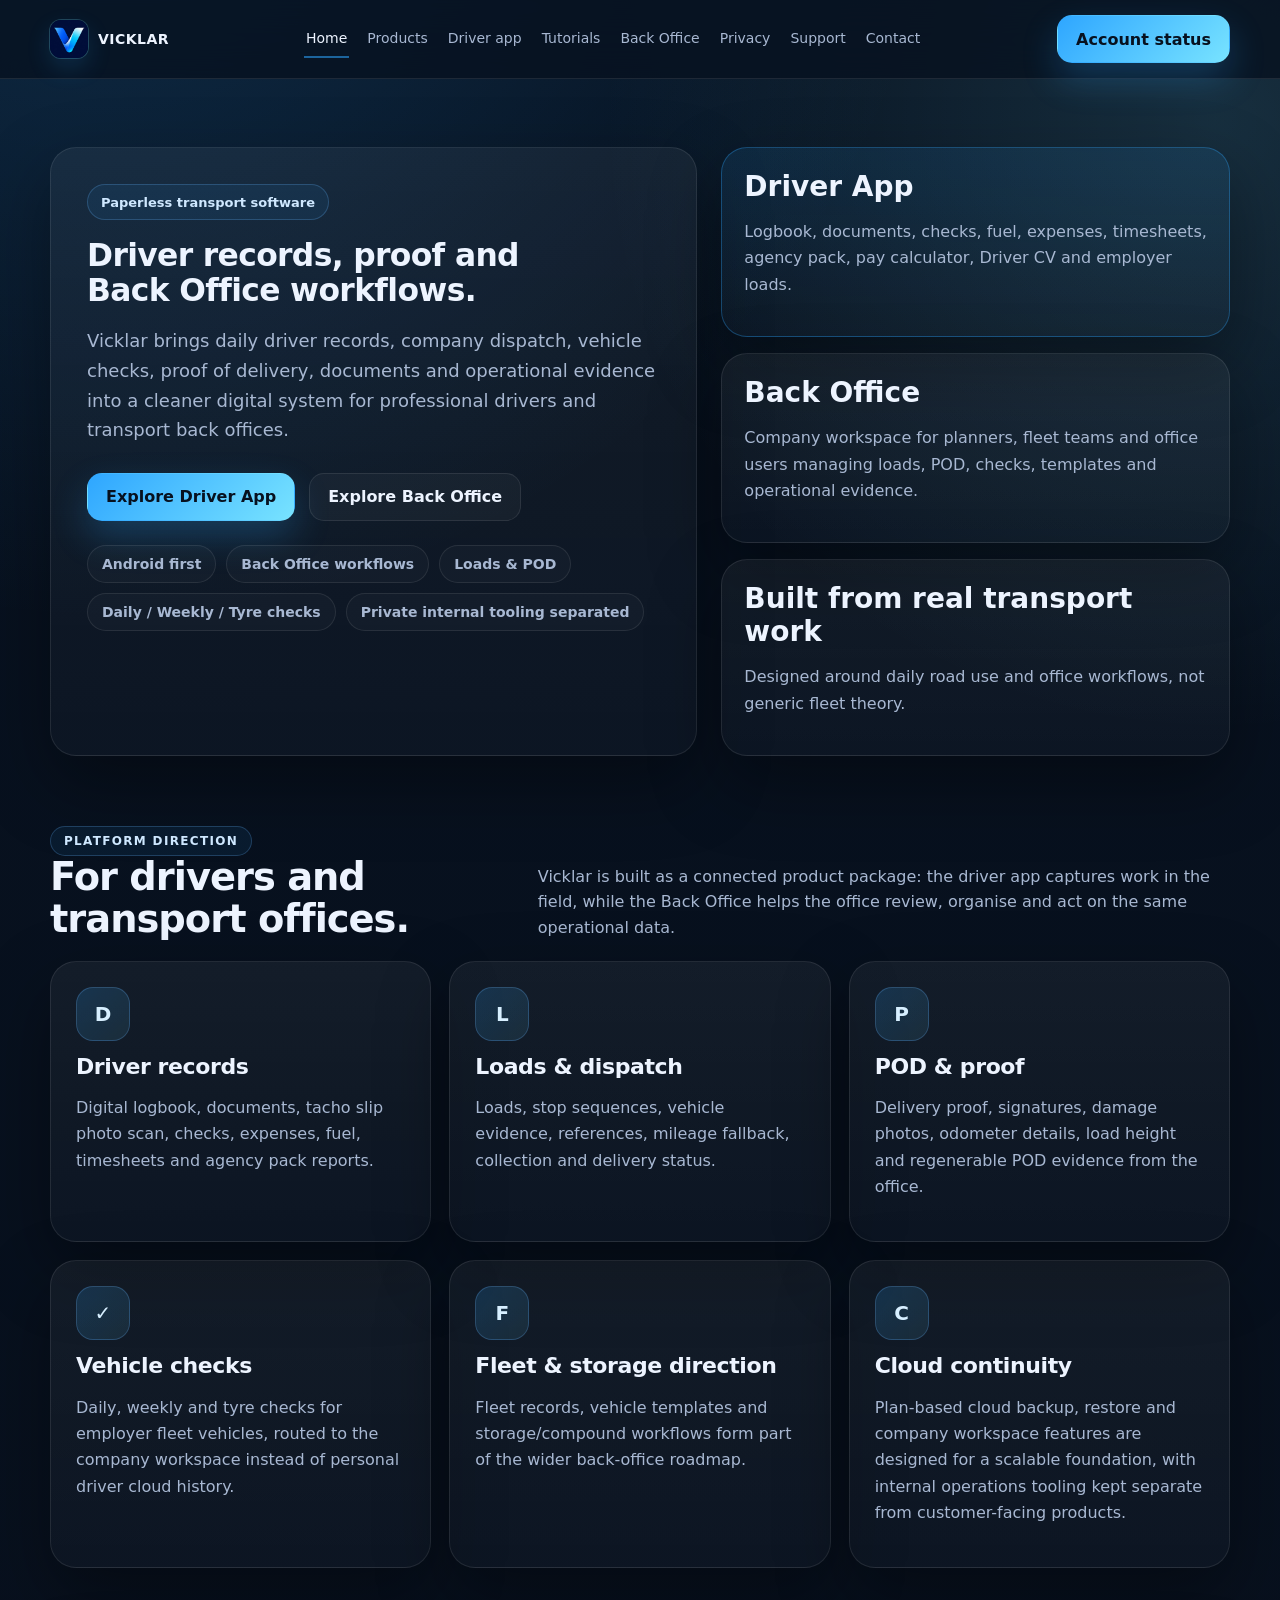
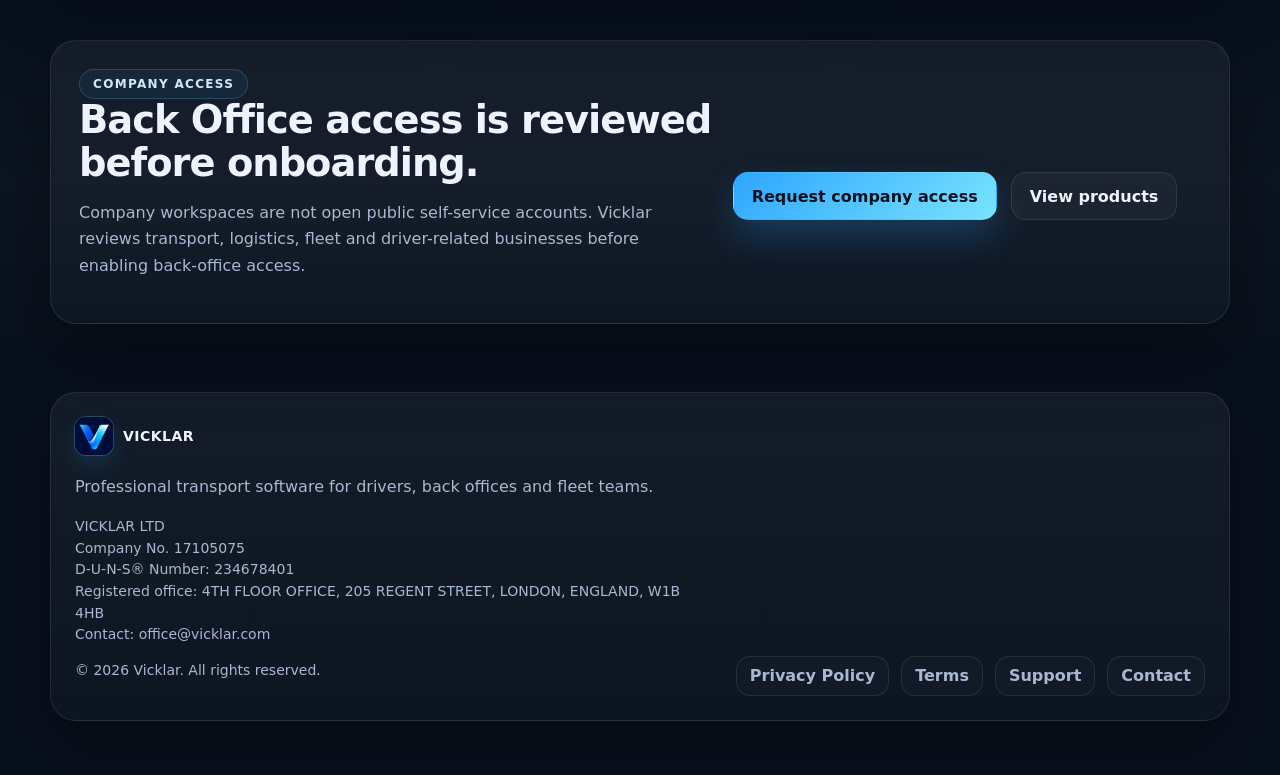
==== commit 806f93f2: "Add files via upload" ====
--- a/index.html
+++ b/index.html
@@ -1,10 +1,10 @@
 <!doctype html>
 <html lang="en"><head><meta charset="utf-8"><meta name="viewport" content="width=device-width, initial-scale=1">
 <title>Vicklar — Driver App and Back Office for transport teams</title><meta name="description" content="Vicklar builds professional transport software for drivers and back offices: Driver App, Back Office, loads, checks, POD, documents, cloud backup and operational evidence."><meta name="theme-color" content="#07111f">
-<link rel="icon" href="assets/img/favicon.svg" type="image/svg+xml"><link rel="canonical" href="https://www.vicklar.com/index.html">
+<link rel="icon" href="assets/img/vicklar-app-icon.png" type="image/png"><link rel="apple-touch-icon" href="assets/img/vicklar-app-icon.png"><link rel="canonical" href="https://www.vicklar.com/index.html">
 <meta property="og:title" content="Vicklar — Driver App and Back Office for transport teams"><meta property="og:description" content="Vicklar builds professional transport software for drivers and back offices: Driver App, Back Office, loads, checks, POD, documents, cloud backup and operational evidence."><meta property="og:type" content="website"><meta property="og:url" content="https://www.vicklar.com/index.html"><meta property="og:image" content="https://www.vicklar.com/assets/img/og-card.svg"><meta name="twitter:card" content="summary_large_image"><link rel="stylesheet" href="assets/css/style.css"></head><body>
-<header class="site-header"><div class="wrap site-nav"><a class="brand" href="index.html" aria-label="Vicklar home"><img src="assets/img/logo-full.svg" alt="Vicklar logo"></a><nav class="nav-links" aria-label="Primary navigation"><a href="index.html" aria-current="page">Home</a><a href="products.html" >Products</a><a href="vicklar-driver.html" >Driver app</a><a href="tutorials.html" >Tutorials</a><a href="employer-portal.html" >Back Office</a><a href="privacy-policy.html" >Privacy</a><a href="support.html" >Support</a><a href="contact.html" >Contact</a></nav><div class="nav-actions"><a class="btn btn-primary" href="account.html">Account status</a></div><button class="menu-toggle" data-menu-toggle aria-expanded="false" aria-label="Open menu">☰</button></div><div class="wrap mobile-menu" data-mobile-menu><div class="stack"><a class="btn btn-secondary" href="index.html" aria-current="page">Home</a><a class="btn btn-secondary" href="products.html" >Products</a><a class="btn btn-secondary" href="vicklar-driver.html" >Driver app</a><a class="btn btn-secondary" href="tutorials.html" >Tutorials</a><a class="btn btn-secondary" href="employer-portal.html" >Back Office</a><a class="btn btn-secondary" href="privacy-policy.html" >Privacy</a><a class="btn btn-secondary" href="support.html" >Support</a><a class="btn btn-secondary" href="contact.html" >Contact</a><a class="btn btn-primary" href="account.html">Account status</a></div></div></header><main>
-<section class="hero"><div class="wrap hero-grid"><div class="hero-card hero-card-large"><div class="eyebrow">Paperless transport software</div><h1>Transport paperwork, proof and office workflows in one platform.</h1><p class="lead">Vicklar brings daily driver records, company dispatch, vehicle checks, proof of delivery, document workflows and operational evidence into a cleaner digital system for professional drivers and transport back offices.</p><div class="hero-actions"><a class="btn btn-primary" href="vicklar-driver.html">Explore Driver App</a><a class="btn btn-secondary" href="employer-portal.html">Explore Back Office</a></div><div class="badge-row"><span class="badge">Android first</span><span class="badge">Back-office workflows</span><span class="badge">Loads &amp; POD</span><span class="badge">Daily / Weekly / Tyre checks</span><span class="badge">Cloud-ready foundation</span></div></div><div class="hero-side"><div class="metric metric-accent"><strong>Driver App</strong><p>Logbook, documents, checks, fuel, expenses, timesheets, agency pack, pay calculator, Driver CV and employer loads.</p></div><div class="metric"><strong>Back Office</strong><p>Company workspace for planners, fleet teams and office users managing loads, POD, checks, templates and operational evidence.</p></div><div class="metric"><strong>Built from real transport work</strong><p>Designed around daily road use and office workflows, not generic fleet theory.</p></div></div></div></section>
-<section class="section"><div class="wrap section-head"><div><span class="section-kicker">Platform direction</span><h2>For drivers and transport offices.</h2></div><p>Vicklar is built as a connected product package: the driver app captures work in the field, while the Back Office helps the office review, organise and act on the same operational data.</p></div><div class="wrap grid-3"><article class="feature-card"><div class="feature-icon">D</div><h3>Driver records</h3><p>Digital logbook, documents, tacho slip photo scan, checks, expenses, fuel, timesheets and agency pack reports.</p></article><article class="feature-card"><div class="feature-icon">L</div><h3>Loads &amp; dispatch</h3><p>Loads, stop sequences, vehicle evidence, references, mileage fallback, collection and delivery status.</p></article><article class="feature-card"><div class="feature-icon">P</div><h3>POD &amp; proof</h3><p>Delivery proof, signatures, damage photos, odometer details, load height and regenerable POD evidence from the office.</p></article><article class="feature-card"><div class="feature-icon">✓</div><h3>Vehicle checks</h3><p>Daily, weekly and tyre checks for employer fleet vehicles, routed to the company workspace instead of personal driver cloud history.</p></article><article class="feature-card"><div class="feature-icon">F</div><h3>Fleet &amp; storage direction</h3><p>Fleet records, vehicle templates and storage/compound workflows form part of the wider back-office roadmap.</p></article><article class="feature-card"><div class="feature-icon">C</div><h3>Cloud continuity</h3><p>Plan-based cloud backup, restore and company workspace features are designed for a scalable operational foundation.</p></article></div></section>
+<header class="site-header"><div class="wrap site-nav"><a class="brand" href="index.html" aria-label="Vicklar home"><img src="assets/img/vicklar-app-icon.png" alt="Vicklar logo"><span>VICKLAR</span></a><nav class="nav-links" aria-label="Primary navigation"><a href="index.html" aria-current="page">Home</a><a href="products.html" >Products</a><a href="vicklar-driver.html" >Driver app</a><a href="tutorials.html" >Tutorials</a><a href="employer-portal.html" >Back Office</a><a href="privacy-policy.html" >Privacy</a><a href="support.html" >Support</a><a href="contact.html" >Contact</a></nav><div class="nav-actions"><a class="btn btn-primary" href="account.html">Account status</a></div><button class="menu-toggle" data-menu-toggle aria-expanded="false" aria-label="Open menu">☰</button></div><div class="wrap mobile-menu" data-mobile-menu><div class="stack"><a class="btn btn-secondary" href="index.html" aria-current="page">Home</a><a class="btn btn-secondary" href="products.html" >Products</a><a class="btn btn-secondary" href="vicklar-driver.html" >Driver app</a><a class="btn btn-secondary" href="tutorials.html" >Tutorials</a><a class="btn btn-secondary" href="employer-portal.html" >Back Office</a><a class="btn btn-secondary" href="privacy-policy.html" >Privacy</a><a class="btn btn-secondary" href="support.html" >Support</a><a class="btn btn-secondary" href="contact.html" >Contact</a><a class="btn btn-primary" href="account.html">Account status</a></div></div></header><main>
+<section class="hero"><div class="wrap hero-grid"><div class="hero-card hero-card-large"><div class="eyebrow">Paperless transport software</div><h1>Driver records, proof and Back Office workflows.</h1><p class="lead">Vicklar brings daily driver records, company dispatch, vehicle checks, proof of delivery, documents and operational evidence into a cleaner digital system for professional drivers and transport back offices.</p><div class="hero-actions"><a class="btn btn-primary" href="vicklar-driver.html">Explore Driver App</a><a class="btn btn-secondary" href="employer-portal.html">Explore Back Office</a></div><div class="badge-row"><span class="badge">Android first</span><span class="badge">Back Office workflows</span><span class="badge">Loads &amp; POD</span><span class="badge">Daily / Weekly / Tyre checks</span><span class="badge">Private internal tooling separated</span></div></div><div class="hero-side"><div class="metric metric-accent"><strong>Driver App</strong><p>Logbook, documents, checks, fuel, expenses, timesheets, agency pack, pay calculator, Driver CV and employer loads.</p></div><div class="metric"><strong>Back Office</strong><p>Company workspace for planners, fleet teams and office users managing loads, POD, checks, templates and operational evidence.</p></div><div class="metric"><strong>Built from real transport work</strong><p>Designed around daily road use and office workflows, not generic fleet theory.</p></div></div></div></section>
+<section class="section"><div class="wrap section-head"><div><span class="section-kicker">Platform direction</span><h2>For drivers and transport offices.</h2></div><p>Vicklar is built as a connected product package: the driver app captures work in the field, while the Back Office helps the office review, organise and act on the same operational data.</p></div><div class="wrap grid-3"><article class="feature-card"><div class="feature-icon">D</div><h3>Driver records</h3><p>Digital logbook, documents, tacho slip photo scan, checks, expenses, fuel, timesheets and agency pack reports.</p></article><article class="feature-card"><div class="feature-icon">L</div><h3>Loads &amp; dispatch</h3><p>Loads, stop sequences, vehicle evidence, references, mileage fallback, collection and delivery status.</p></article><article class="feature-card"><div class="feature-icon">P</div><h3>POD &amp; proof</h3><p>Delivery proof, signatures, damage photos, odometer details, load height and regenerable POD evidence from the office.</p></article><article class="feature-card"><div class="feature-icon">✓</div><h3>Vehicle checks</h3><p>Daily, weekly and tyre checks for employer fleet vehicles, routed to the company workspace instead of personal driver cloud history.</p></article><article class="feature-card"><div class="feature-icon">F</div><h3>Fleet &amp; storage direction</h3><p>Fleet records, vehicle templates and storage/compound workflows form part of the wider back-office roadmap.</p></article><article class="feature-card"><div class="feature-icon">C</div><h3>Cloud continuity</h3><p>Plan-based cloud backup, restore and company workspace features are designed for a scalable foundation, with internal operations tooling kept separate from customer-facing products.</p></article></div></section>
 <section class="section section-alt"><div class="wrap cta-panel"><div><span class="section-kicker">Company access</span><h2>Back Office access is reviewed before onboarding.</h2><p>Company workspaces are not open public self-service accounts. Vicklar reviews transport, logistics, fleet and driver-related businesses before enabling back-office access.</p></div><div class="hero-actions"><a class="btn btn-primary" href="mailto:office@vicklar.com?subject=Vicklar%20Back%20Office%20access%20request&body=Company%20name:%0ACompany%20website:%0ARegistered%20country:%0ATransport%20operation%20type:%0AEstimated%20drivers:%0AEstimated%20back-office%20users:%0AMessage:" data-mailto-fallback="office@vicklar.com">Request company access</a><a class="btn btn-secondary" href="products.html">View products</a></div></div></section>
-</main><footer class="site-footer"><div class="wrap panel footer-grid"><div><a class="brand" href="index.html"><img src="assets/img/logo-full.svg" alt="Vicklar logo"></a><p>Professional transport software for drivers, back offices and fleet teams.</p><p class="legal-small">VICKLAR LTD<br>Company No. 17105075<br>D-U-N-S® Number: 234678401<br>Registered office: 4TH FLOOR OFFICE, 205 REGENT STREET, LONDON, ENGLAND, W1B 4HB<br>Contact: <a href="mailto:office@vicklar.com" data-mailto-fallback="office@vicklar.com">office@vicklar.com</a></p><p class="legal-small">© <span data-current-year></span> Vicklar. All rights reserved.</p></div><div class="footer-links"><a href="privacy-policy.html">Privacy Policy</a><a href="terms-and-conditions.html">Terms</a><a href="support.html">Support</a><a href="contact.html">Contact</a></div></div></footer><script src="assets/js/site.js"></script></body></html>+</main><footer class="site-footer"><div class="wrap panel footer-grid"><div><a class="brand" href="index.html"><img src="assets/img/vicklar-app-icon.png" alt="Vicklar logo"><span>VICKLAR</span></a><p>Professional transport software for drivers, back offices and fleet teams.</p><p class="legal-small">VICKLAR LTD<br>Company No. 17105075<br>D-U-N-S® Number: 234678401<br>Registered office: 4TH FLOOR OFFICE, 205 REGENT STREET, LONDON, ENGLAND, W1B 4HB<br>Contact: <a href="mailto:office@vicklar.com" data-mailto-fallback="office@vicklar.com">office@vicklar.com</a></p><p class="legal-small">© <span data-current-year></span> Vicklar. All rights reserved.</p></div><div class="footer-links"><a href="privacy-policy.html">Privacy Policy</a><a href="terms-and-conditions.html">Terms</a><a href="support.html">Support</a><a href="contact.html">Contact</a></div></div></footer><script src="assets/js/site.js"></script></body></html>
--- a/assets/css/style.css
+++ b/assets/css/style.css
@@ -9,3 +9,11 @@
 .tutorial-nav{display:flex;flex-wrap:wrap;gap:10px}.tutorial-nav a{min-height:40px;display:inline-flex;align-items:center;padding:0 13px;border-radius:999px;border:1px solid var(--line);background:rgba(255,255,255,.025);color:var(--muted);font-size:14px;font-weight:800}.tutorial-nav a:hover{color:var(--text);border-color:rgba(46,166,255,.45);background:rgba(46,166,255,.08)}.tutorial-grid{align-items:stretch}.tutorial-card{scroll-margin-top:96px}.tutorial-card .clean-list{padding-left:22px}.tutorial-back{display:inline-flex;margin-top:12px;color:#cfe8ff;font-weight:800;font-size:14px}.tutorial-back:hover{text-decoration:underline}
 
 .mail-toast{position:fixed;left:50%;bottom:24px;z-index:1000;transform:translate(-50%,18px);opacity:0;pointer-events:none;padding:12px 16px;border-radius:14px;border:1px solid rgba(46,166,255,.28);background:rgba(15,26,45,.96);color:var(--text);box-shadow:var(--shadow);font-size:14px;font-weight:800;transition:opacity .18s ease,transform .18s ease}.mail-toast.show{opacity:1;transform:translate(-50%,0)}
+
+
+/* fix423g website polish: app icon branding and balanced hero title */
+.brand{display:inline-flex;align-items:center;gap:10px;font-weight:900;letter-spacing:.03em;color:var(--text)}
+.brand img{width:38px;height:38px;border-radius:11px;object-fit:cover;box-shadow:0 0 0 1px rgba(120,227,255,.22),0 10px 24px rgba(46,166,255,.16)}
+.brand span{font-size:14px;line-height:1}
+.hero-card-large h1{font-size:clamp(28px,2.45vw,32px);letter-spacing:-.65px;line-height:1.12;max-width:22ch}
+@media(max-width:900px){.brand img{width:34px;height:34px}.hero-card-large h1{font-size:clamp(30px,8vw,38px)}}
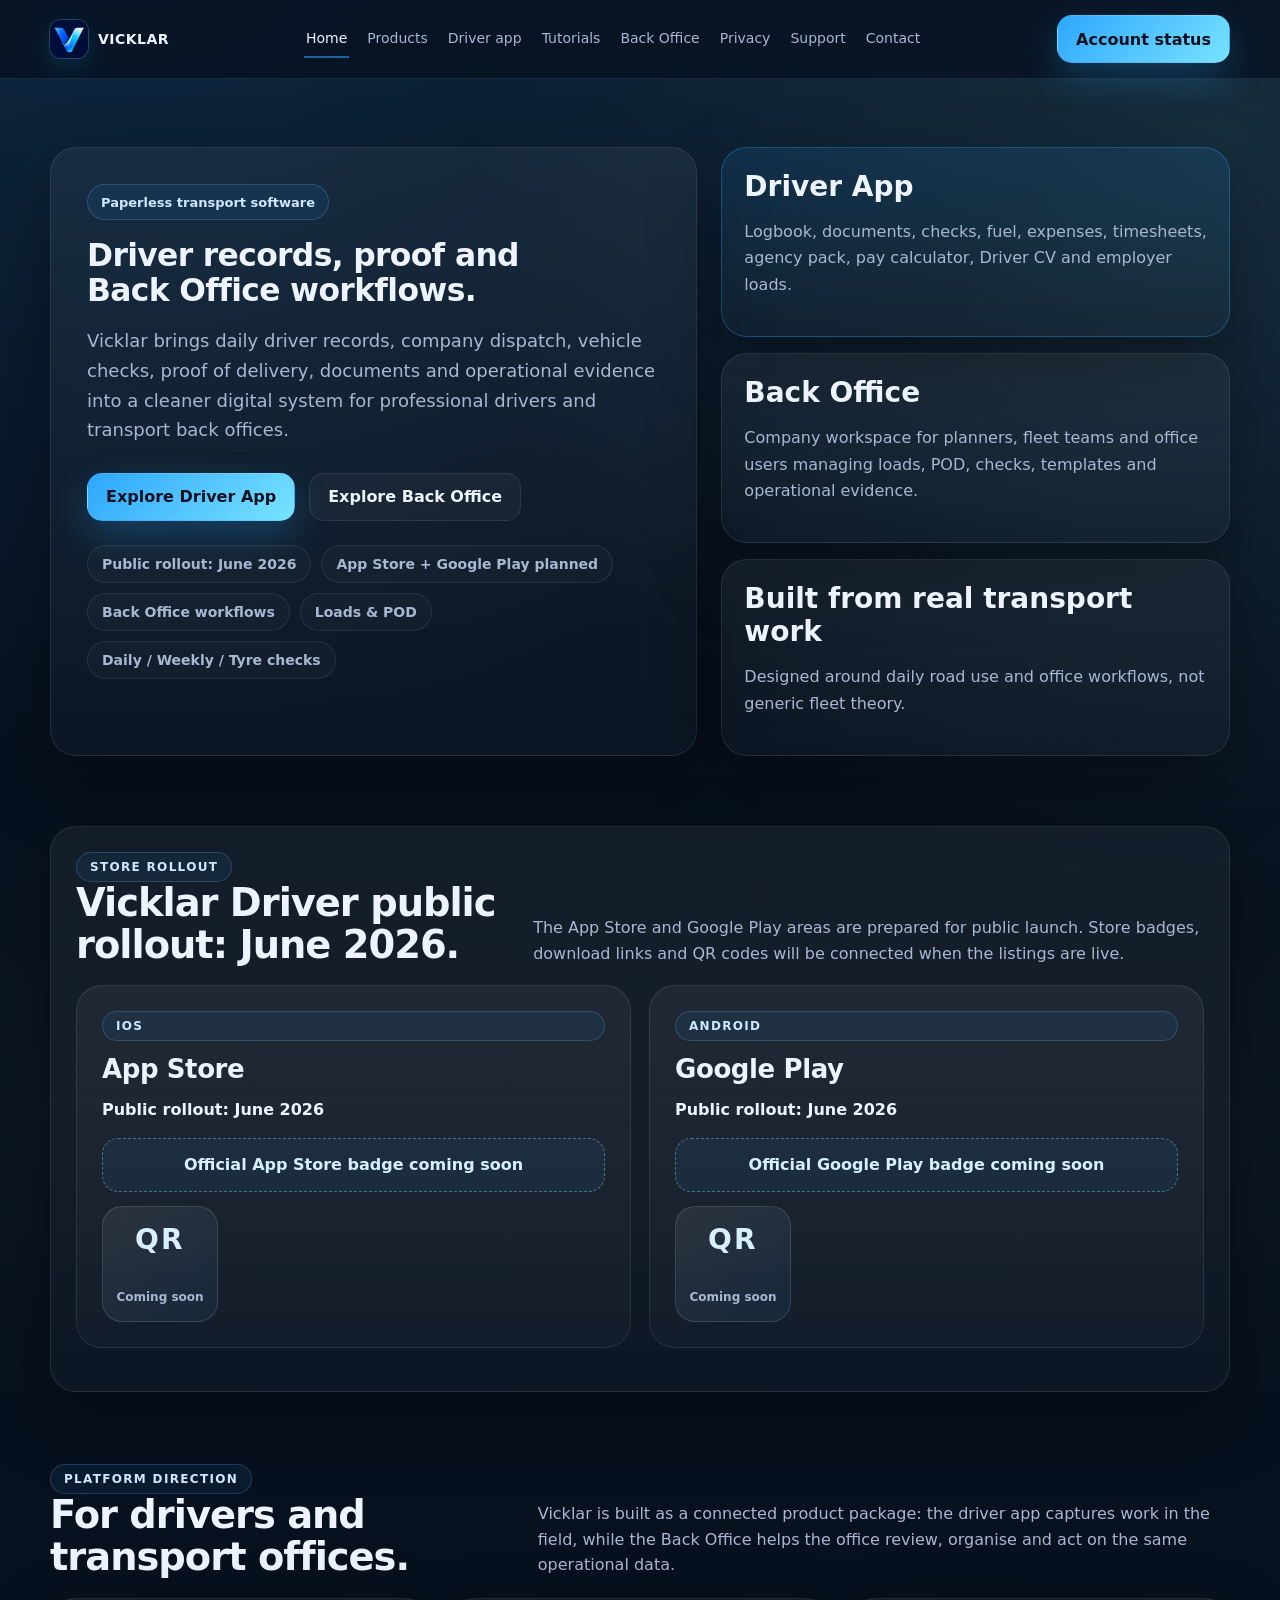
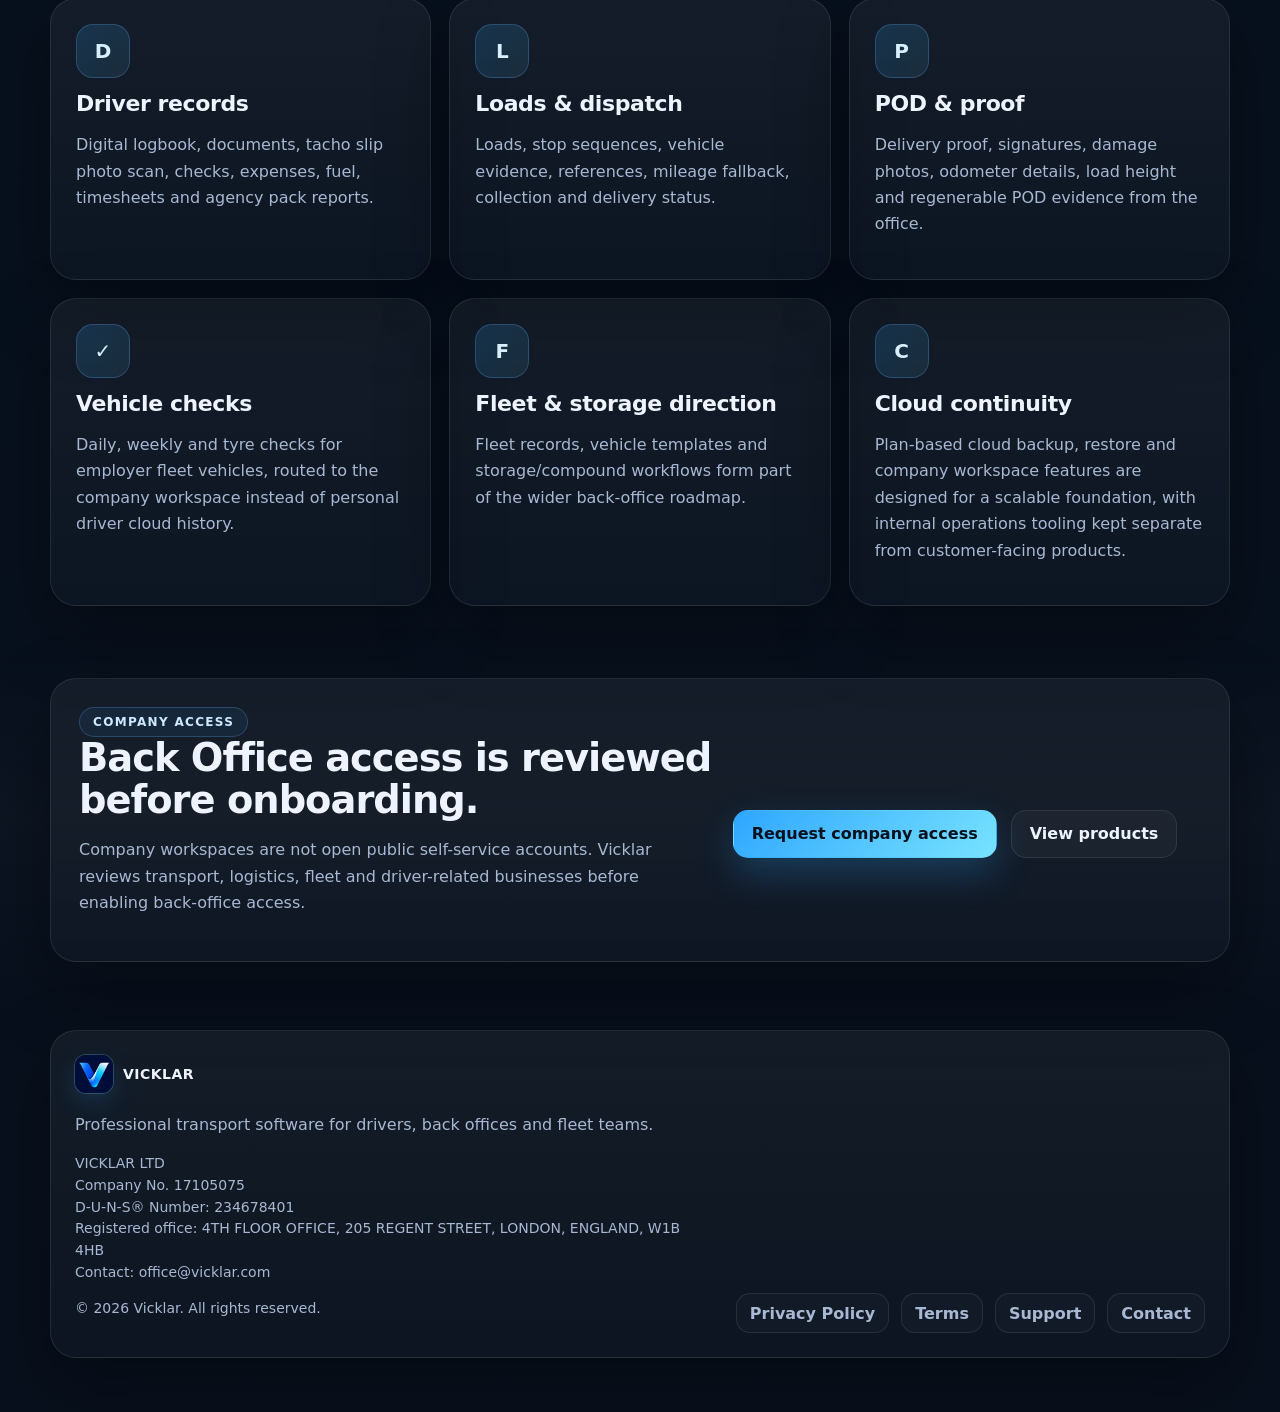
==== commit ef9a765c: "Add files via upload" ====
--- a/index.html
+++ b/index.html
@@ -3,8 +3,9 @@
 <title>Vicklar — Driver App and Back Office for transport teams</title><meta name="description" content="Vicklar builds professional transport software for drivers and back offices: Driver App, Back Office, loads, checks, POD, documents, cloud backup and operational evidence."><meta name="theme-color" content="#07111f">
 <link rel="icon" href="assets/img/vicklar-app-icon.png" type="image/png"><link rel="apple-touch-icon" href="assets/img/vicklar-app-icon.png"><link rel="canonical" href="https://www.vicklar.com/index.html">
 <meta property="og:title" content="Vicklar — Driver App and Back Office for transport teams"><meta property="og:description" content="Vicklar builds professional transport software for drivers and back offices: Driver App, Back Office, loads, checks, POD, documents, cloud backup and operational evidence."><meta property="og:type" content="website"><meta property="og:url" content="https://www.vicklar.com/index.html"><meta property="og:image" content="https://www.vicklar.com/assets/img/og-card.svg"><meta name="twitter:card" content="summary_large_image"><link rel="stylesheet" href="assets/css/style.css"></head><body>
-<header class="site-header"><div class="wrap site-nav"><a class="brand" href="index.html" aria-label="Vicklar home"><img src="assets/img/vicklar-app-icon.png" alt="Vicklar logo"><span>VICKLAR</span></a><nav class="nav-links" aria-label="Primary navigation"><a href="index.html" aria-current="page">Home</a><a href="products.html" >Products</a><a href="vicklar-driver.html" >Driver app</a><a href="tutorials.html" >Tutorials</a><a href="employer-portal.html" >Back Office</a><a href="privacy-policy.html" >Privacy</a><a href="support.html" >Support</a><a href="contact.html" >Contact</a></nav><div class="nav-actions"><a class="btn btn-primary" href="account.html">Account status</a></div><button class="menu-toggle" data-menu-toggle aria-expanded="false" aria-label="Open menu">☰</button></div><div class="wrap mobile-menu" data-mobile-menu><div class="stack"><a class="btn btn-secondary" href="index.html" aria-current="page">Home</a><a class="btn btn-secondary" href="products.html" >Products</a><a class="btn btn-secondary" href="vicklar-driver.html" >Driver app</a><a class="btn btn-secondary" href="tutorials.html" >Tutorials</a><a class="btn btn-secondary" href="employer-portal.html" >Back Office</a><a class="btn btn-secondary" href="privacy-policy.html" >Privacy</a><a class="btn btn-secondary" href="support.html" >Support</a><a class="btn btn-secondary" href="contact.html" >Contact</a><a class="btn btn-primary" href="account.html">Account status</a></div></div></header><main>
-<section class="hero"><div class="wrap hero-grid"><div class="hero-card hero-card-large"><div class="eyebrow">Paperless transport software</div><h1>Driver records, proof and Back Office workflows.</h1><p class="lead">Vicklar brings daily driver records, company dispatch, vehicle checks, proof of delivery, documents and operational evidence into a cleaner digital system for professional drivers and transport back offices.</p><div class="hero-actions"><a class="btn btn-primary" href="vicklar-driver.html">Explore Driver App</a><a class="btn btn-secondary" href="employer-portal.html">Explore Back Office</a></div><div class="badge-row"><span class="badge">Android first</span><span class="badge">Back Office workflows</span><span class="badge">Loads &amp; POD</span><span class="badge">Daily / Weekly / Tyre checks</span><span class="badge">Private internal tooling separated</span></div></div><div class="hero-side"><div class="metric metric-accent"><strong>Driver App</strong><p>Logbook, documents, checks, fuel, expenses, timesheets, agency pack, pay calculator, Driver CV and employer loads.</p></div><div class="metric"><strong>Back Office</strong><p>Company workspace for planners, fleet teams and office users managing loads, POD, checks, templates and operational evidence.</p></div><div class="metric"><strong>Built from real transport work</strong><p>Designed around daily road use and office workflows, not generic fleet theory.</p></div></div></div></section>
+<header class="site-header"><div class="wrap site-nav"><a class="brand" href="index.html" aria-label="Vicklar home"><img src="assets/img/vicklar-app-icon.png" alt="Vicklar logo"><span>VICKLAR</span></a><nav class="nav-links" aria-label="Primary navigation"><a href="index.html" aria-current="page">Home</a><a href="products.html" >Products</a><a href="vicklar-driver.html" >Driver app</a><a href="tutorials.html" >Tutorials</a><a href="back-office.html" >Back Office</a><a href="privacy-policy.html" >Privacy</a><a href="support.html" >Support</a><a href="contact.html" >Contact</a></nav><div class="nav-actions"><a class="btn btn-primary" href="account.html">Account status</a></div><button class="menu-toggle" data-menu-toggle aria-expanded="false" aria-label="Open menu">☰</button></div><div class="wrap mobile-menu" data-mobile-menu><div class="stack"><a class="btn btn-secondary" href="index.html" aria-current="page">Home</a><a class="btn btn-secondary" href="products.html" >Products</a><a class="btn btn-secondary" href="vicklar-driver.html" >Driver app</a><a class="btn btn-secondary" href="tutorials.html" >Tutorials</a><a class="btn btn-secondary" href="back-office.html" >Back Office</a><a class="btn btn-secondary" href="privacy-policy.html" >Privacy</a><a class="btn btn-secondary" href="support.html" >Support</a><a class="btn btn-secondary" href="contact.html" >Contact</a><a class="btn btn-primary" href="account.html">Account status</a></div></div></header><main>
+<section class="hero"><div class="wrap hero-grid"><div class="hero-card hero-card-large"><div class="eyebrow">Paperless transport software</div><h1>Driver records, proof and Back Office workflows.</h1><p class="lead">Vicklar brings daily driver records, company dispatch, vehicle checks, proof of delivery, documents and operational evidence into a cleaner digital system for professional drivers and transport back offices.</p><div class="hero-actions"><a class="btn btn-primary" href="vicklar-driver.html">Explore Driver App</a><a class="btn btn-secondary" href="back-office.html">Explore Back Office</a></div><div class="badge-row"><span class="badge">Public rollout: June 2026</span><span class="badge">App Store + Google Play planned</span><span class="badge">Back Office workflows</span><span class="badge">Loads &amp; POD</span><span class="badge">Daily / Weekly / Tyre checks</span></div></div><div class="hero-side"><div class="metric metric-accent"><strong>Driver App</strong><p>Logbook, documents, checks, fuel, expenses, timesheets, agency pack, pay calculator, Driver CV and employer loads.</p></div><div class="metric"><strong>Back Office</strong><p>Company workspace for planners, fleet teams and office users managing loads, POD, checks, templates and operational evidence.</p></div><div class="metric"><strong>Built from real transport work</strong><p>Designed around daily road use and office workflows, not generic fleet theory.</p></div></div></div></section>
+<section class="section section-alt"><div class="wrap page-card store-section"><div class="section-head"><div><span class="section-kicker">Store rollout</span><h2>Vicklar Driver public rollout: June 2026.</h2></div><p>The App Store and Google Play areas are prepared for public launch. Store badges, download links and QR codes will be connected when the listings are live.</p></div><div class="store-grid"><article class="feature-card store-card"><span class="section-kicker">iOS</span><h3>App Store</h3><p><strong>Public rollout: June 2026</strong></p><div class="store-placeholder">Official App Store badge coming soon</div><div class="qr-placeholder"><span>QR</span><small>Coming soon</small></div></article><article class="feature-card store-card"><span class="section-kicker">Android</span><h3>Google Play</h3><p><strong>Public rollout: June 2026</strong></p><div class="store-placeholder">Official Google Play badge coming soon</div><div class="qr-placeholder"><span>QR</span><small>Coming soon</small></div></article></div></div></section>
 <section class="section"><div class="wrap section-head"><div><span class="section-kicker">Platform direction</span><h2>For drivers and transport offices.</h2></div><p>Vicklar is built as a connected product package: the driver app captures work in the field, while the Back Office helps the office review, organise and act on the same operational data.</p></div><div class="wrap grid-3"><article class="feature-card"><div class="feature-icon">D</div><h3>Driver records</h3><p>Digital logbook, documents, tacho slip photo scan, checks, expenses, fuel, timesheets and agency pack reports.</p></article><article class="feature-card"><div class="feature-icon">L</div><h3>Loads &amp; dispatch</h3><p>Loads, stop sequences, vehicle evidence, references, mileage fallback, collection and delivery status.</p></article><article class="feature-card"><div class="feature-icon">P</div><h3>POD &amp; proof</h3><p>Delivery proof, signatures, damage photos, odometer details, load height and regenerable POD evidence from the office.</p></article><article class="feature-card"><div class="feature-icon">✓</div><h3>Vehicle checks</h3><p>Daily, weekly and tyre checks for employer fleet vehicles, routed to the company workspace instead of personal driver cloud history.</p></article><article class="feature-card"><div class="feature-icon">F</div><h3>Fleet &amp; storage direction</h3><p>Fleet records, vehicle templates and storage/compound workflows form part of the wider back-office roadmap.</p></article><article class="feature-card"><div class="feature-icon">C</div><h3>Cloud continuity</h3><p>Plan-based cloud backup, restore and company workspace features are designed for a scalable foundation, with internal operations tooling kept separate from customer-facing products.</p></article></div></section>
 <section class="section section-alt"><div class="wrap cta-panel"><div><span class="section-kicker">Company access</span><h2>Back Office access is reviewed before onboarding.</h2><p>Company workspaces are not open public self-service accounts. Vicklar reviews transport, logistics, fleet and driver-related businesses before enabling back-office access.</p></div><div class="hero-actions"><a class="btn btn-primary" href="mailto:office@vicklar.com?subject=Vicklar%20Back%20Office%20access%20request&body=Company%20name:%0ACompany%20website:%0ARegistered%20country:%0ATransport%20operation%20type:%0AEstimated%20drivers:%0AEstimated%20back-office%20users:%0AMessage:" data-mailto-fallback="office@vicklar.com">Request company access</a><a class="btn btn-secondary" href="products.html">View products</a></div></div></section>
 </main><footer class="site-footer"><div class="wrap panel footer-grid"><div><a class="brand" href="index.html"><img src="assets/img/vicklar-app-icon.png" alt="Vicklar logo"><span>VICKLAR</span></a><p>Professional transport software for drivers, back offices and fleet teams.</p><p class="legal-small">VICKLAR LTD<br>Company No. 17105075<br>D-U-N-S® Number: 234678401<br>Registered office: 4TH FLOOR OFFICE, 205 REGENT STREET, LONDON, ENGLAND, W1B 4HB<br>Contact: <a href="mailto:office@vicklar.com" data-mailto-fallback="office@vicklar.com">office@vicklar.com</a></p><p class="legal-small">© <span data-current-year></span> Vicklar. All rights reserved.</p></div><div class="footer-links"><a href="privacy-policy.html">Privacy Policy</a><a href="terms-and-conditions.html">Terms</a><a href="support.html">Support</a><a href="contact.html">Contact</a></div></div></footer><script src="assets/js/site.js"></script></body></html>
--- a/assets/css/style.css
+++ b/assets/css/style.css
@@ -17,3 +17,16 @@
 .brand span{font-size:14px;line-height:1}
 .hero-card-large h1{font-size:clamp(28px,2.45vw,32px);letter-spacing:-.65px;line-height:1.12;max-width:22ch}
 @media(max-width:900px){.brand img{width:34px;height:34px}.hero-card-large h1{font-size:clamp(30px,8vw,38px)}}
+
+
+/* v19 release pricing + store rollout placeholders */
+.store-section .section-head{margin-bottom:18px}
+.store-grid{display:grid;grid-template-columns:repeat(2,1fr);gap:18px;margin:18px 0}
+.store-card{display:grid;gap:14px;align-content:start;box-shadow:none}
+.store-card h3{font-size:26px}
+.store-card p{margin:0}
+.store-placeholder{min-height:54px;display:flex;align-items:center;justify-content:center;padding:0 18px;border-radius:16px;border:1px dashed rgba(120,227,255,.42);background:rgba(46,166,255,.07);color:#d7efff;font-weight:900;text-align:center}
+.qr-placeholder{width:116px;height:116px;display:grid;place-items:center;gap:2px;border-radius:20px;border:1px solid rgba(255,255,255,.12);background:linear-gradient(135deg,rgba(255,255,255,.08),rgba(46,166,255,.08));color:#d7efff;font-weight:900}
+.qr-placeholder span{font-size:28px;letter-spacing:.08em}
+.qr-placeholder small{font-size:12px;color:var(--muted);font-weight:800}
+@media(max-width:900px){.store-grid{grid-template-columns:1fr}.qr-placeholder{width:100%;height:96px}}
